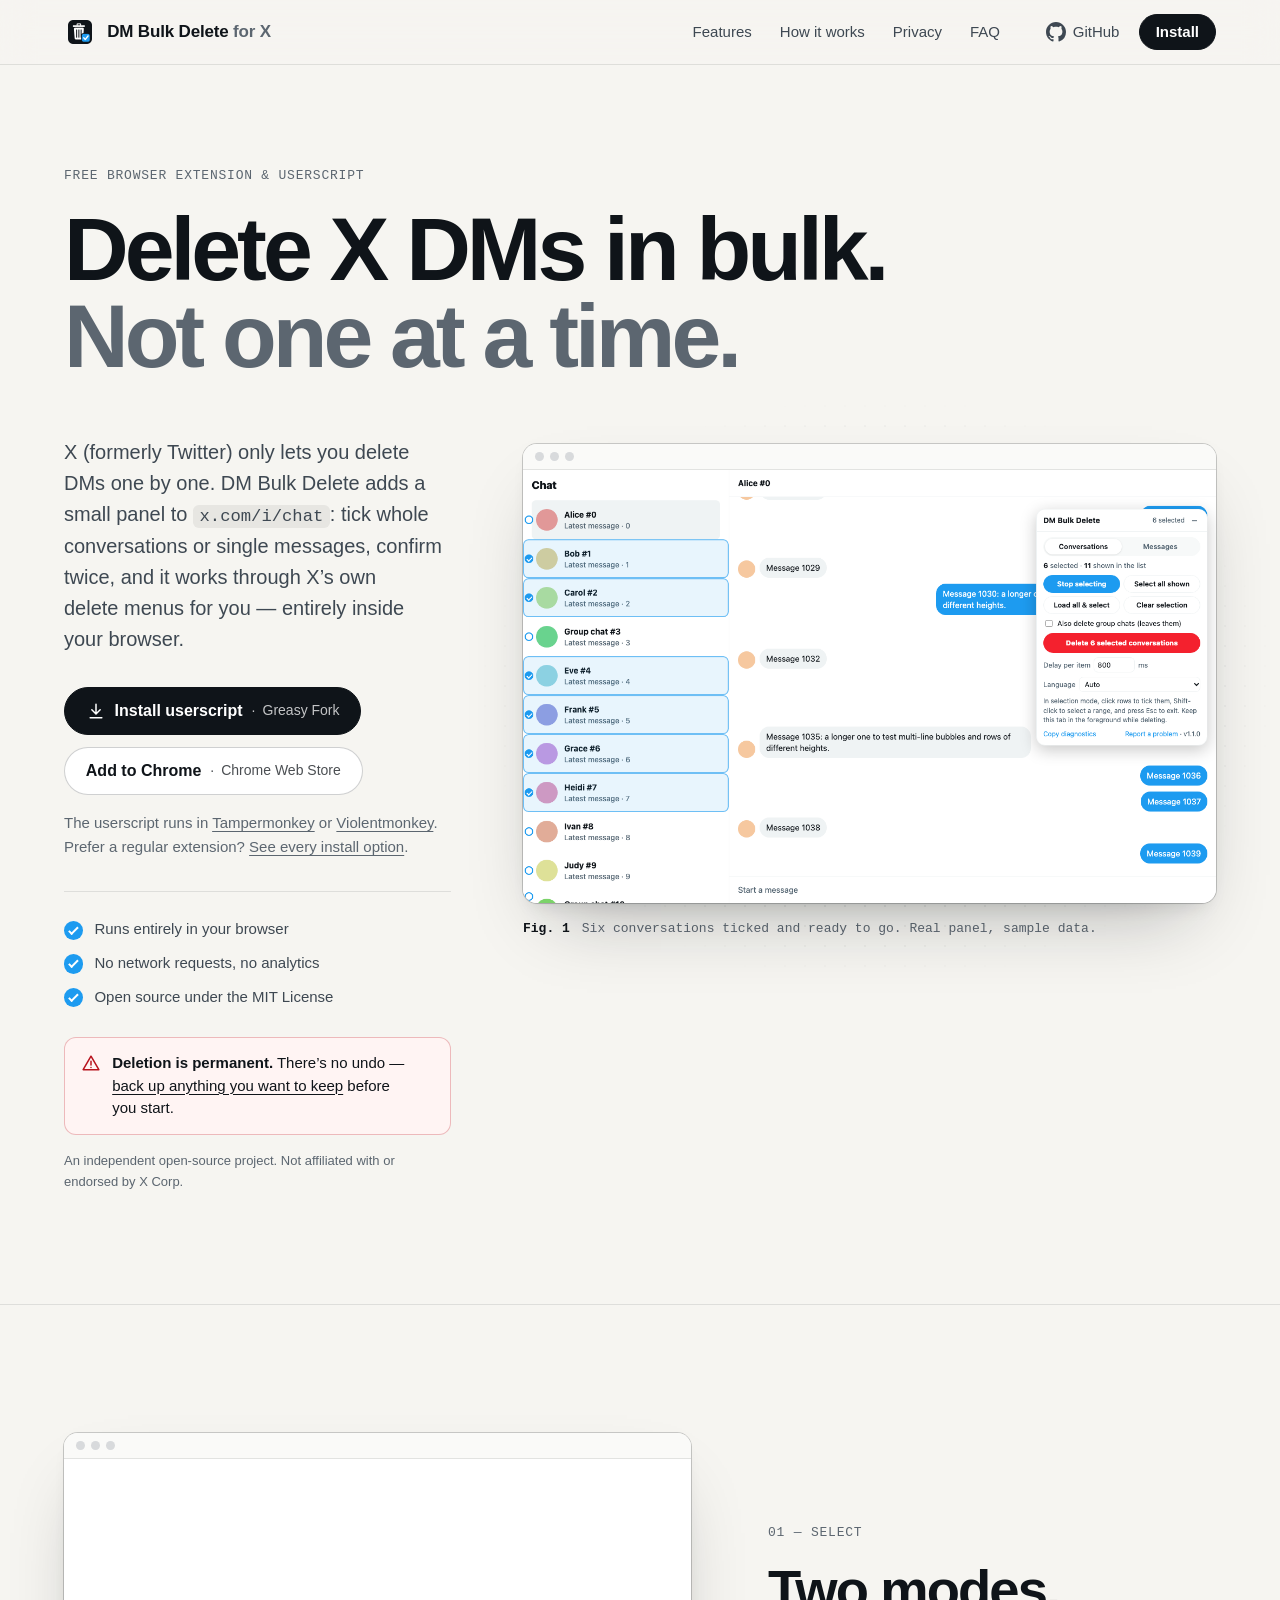
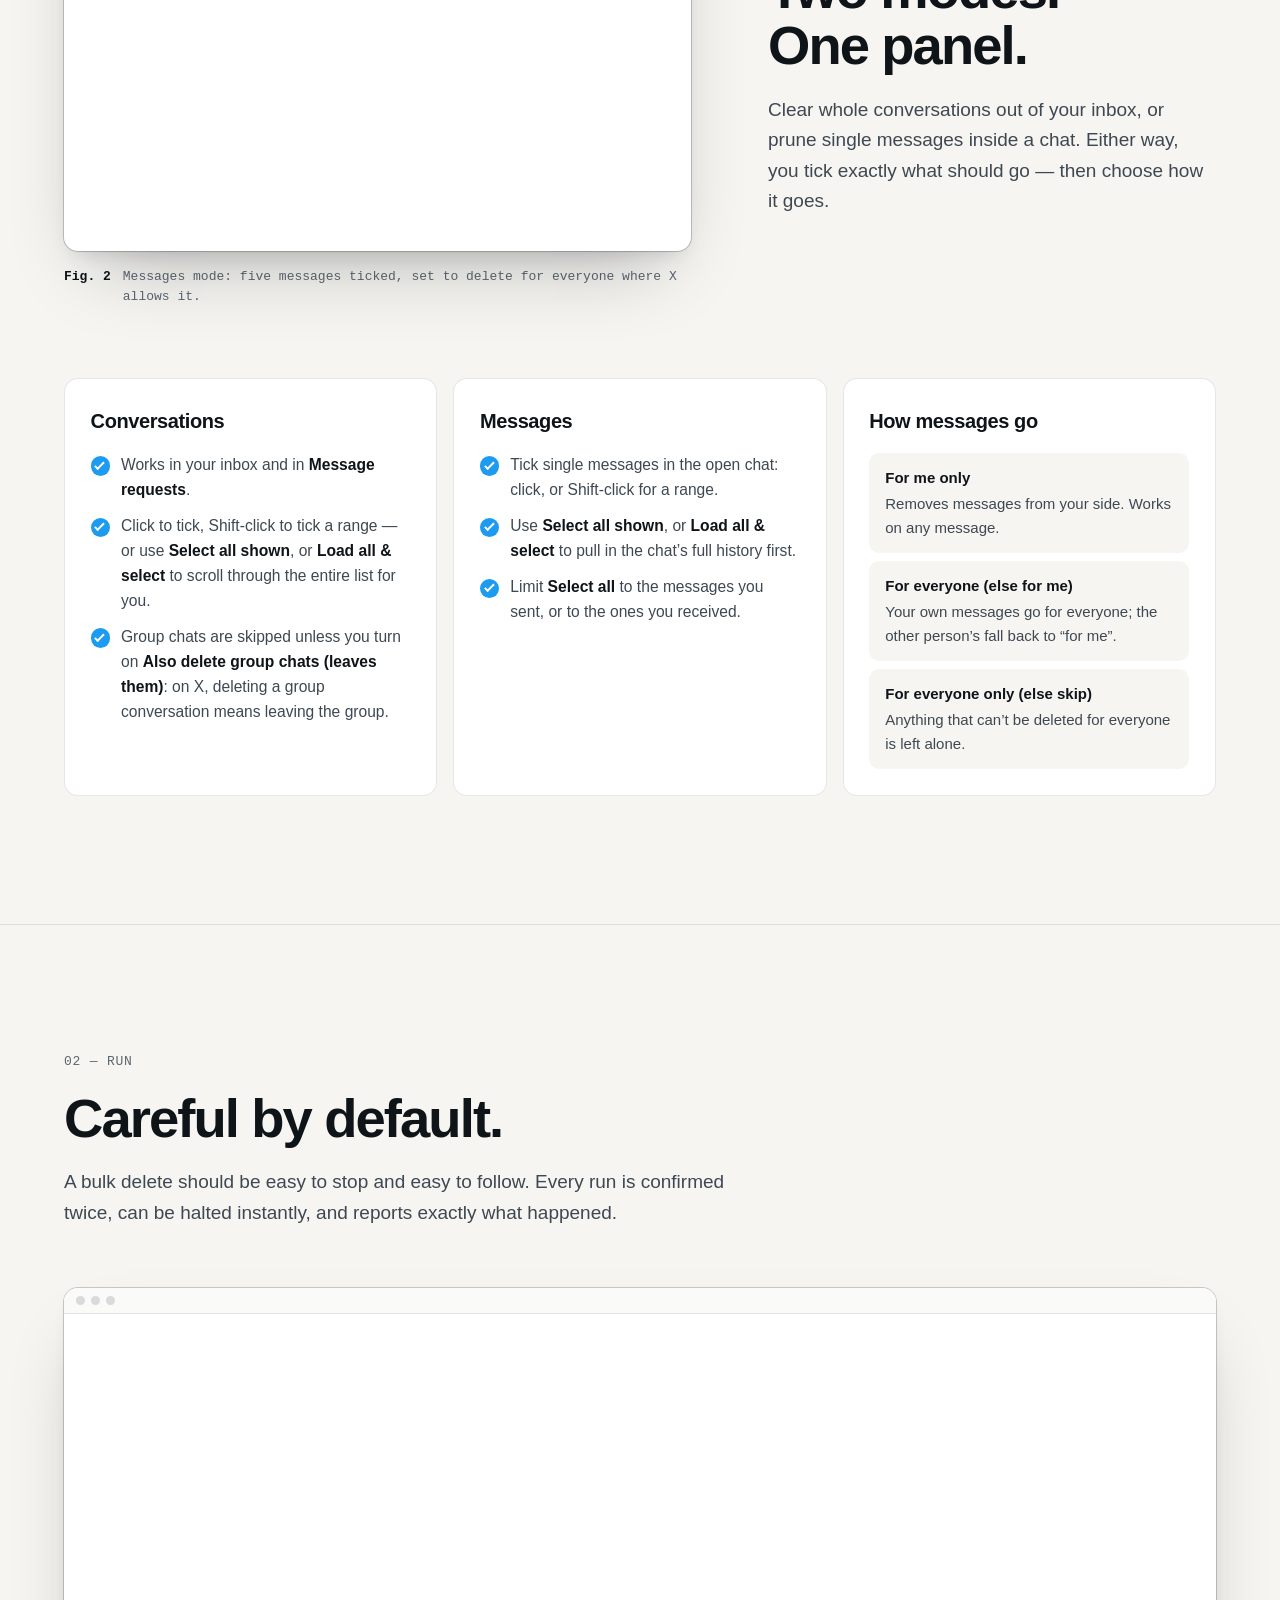
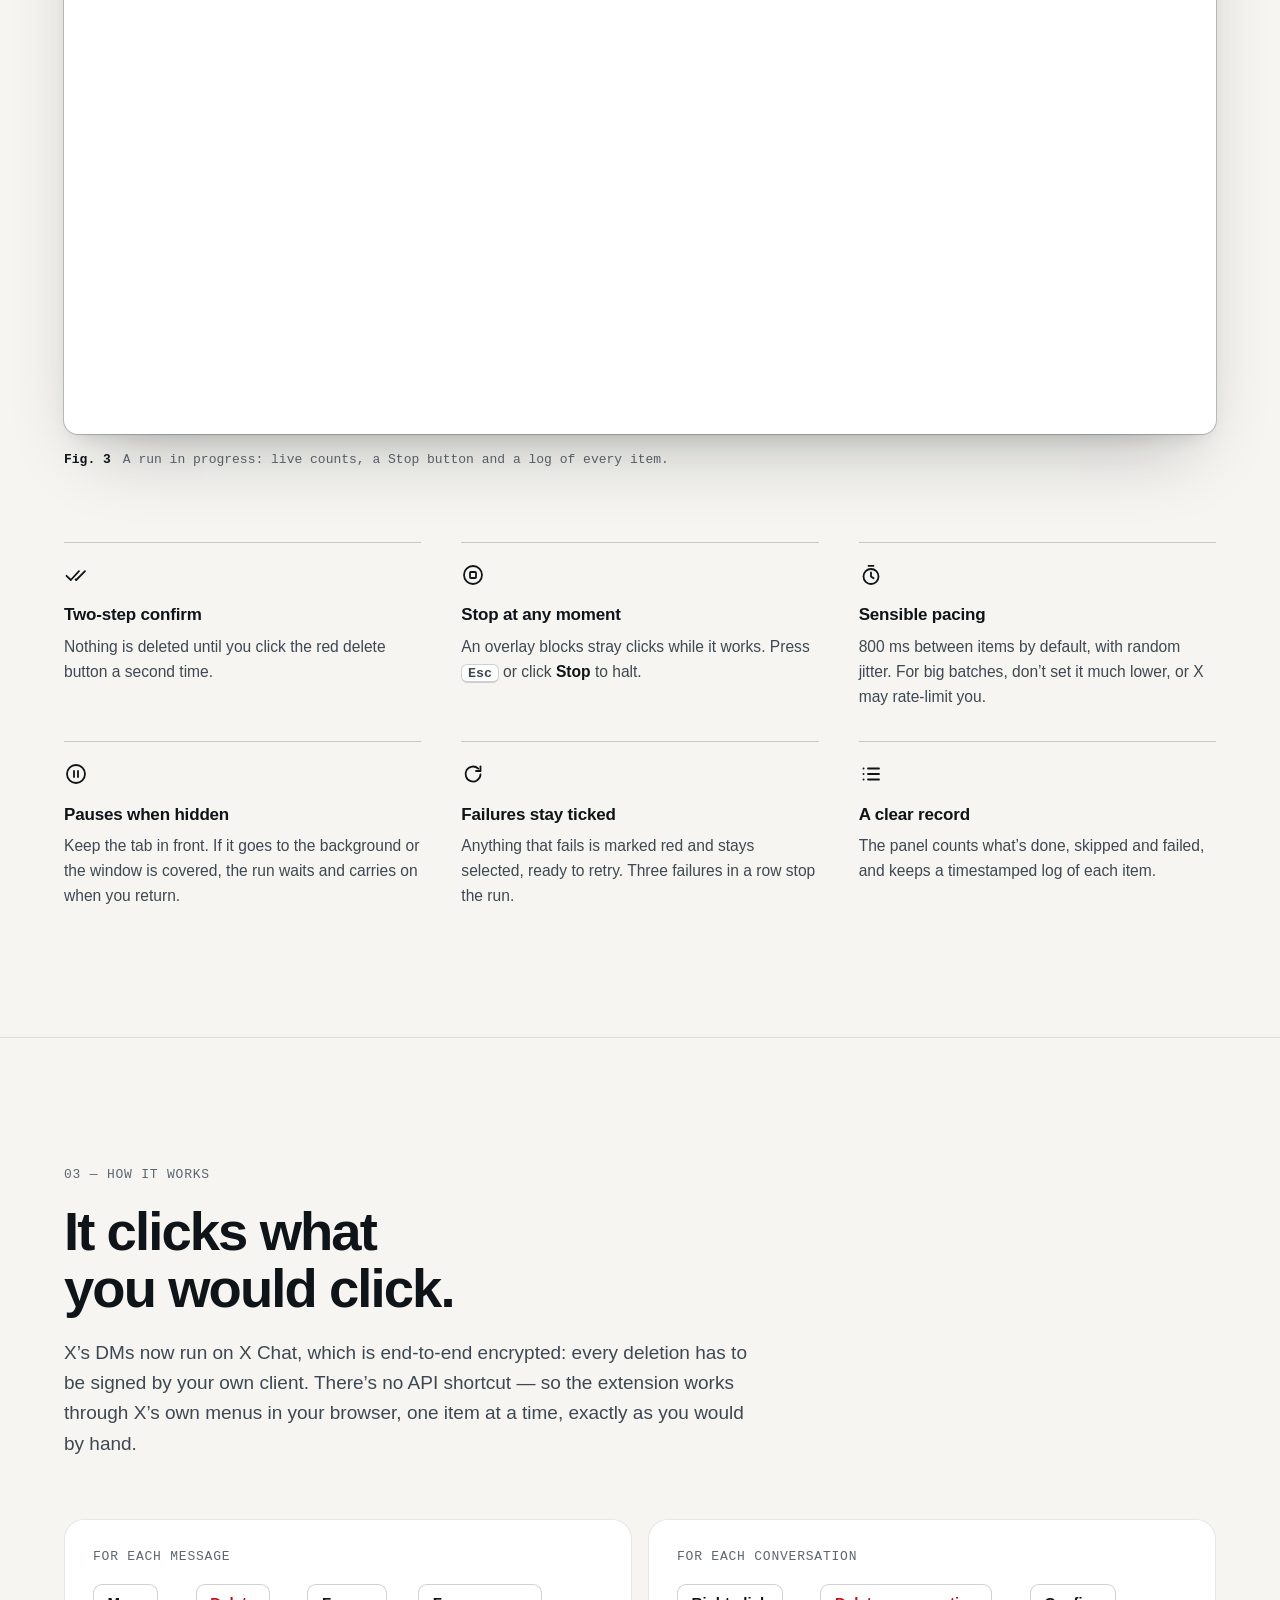
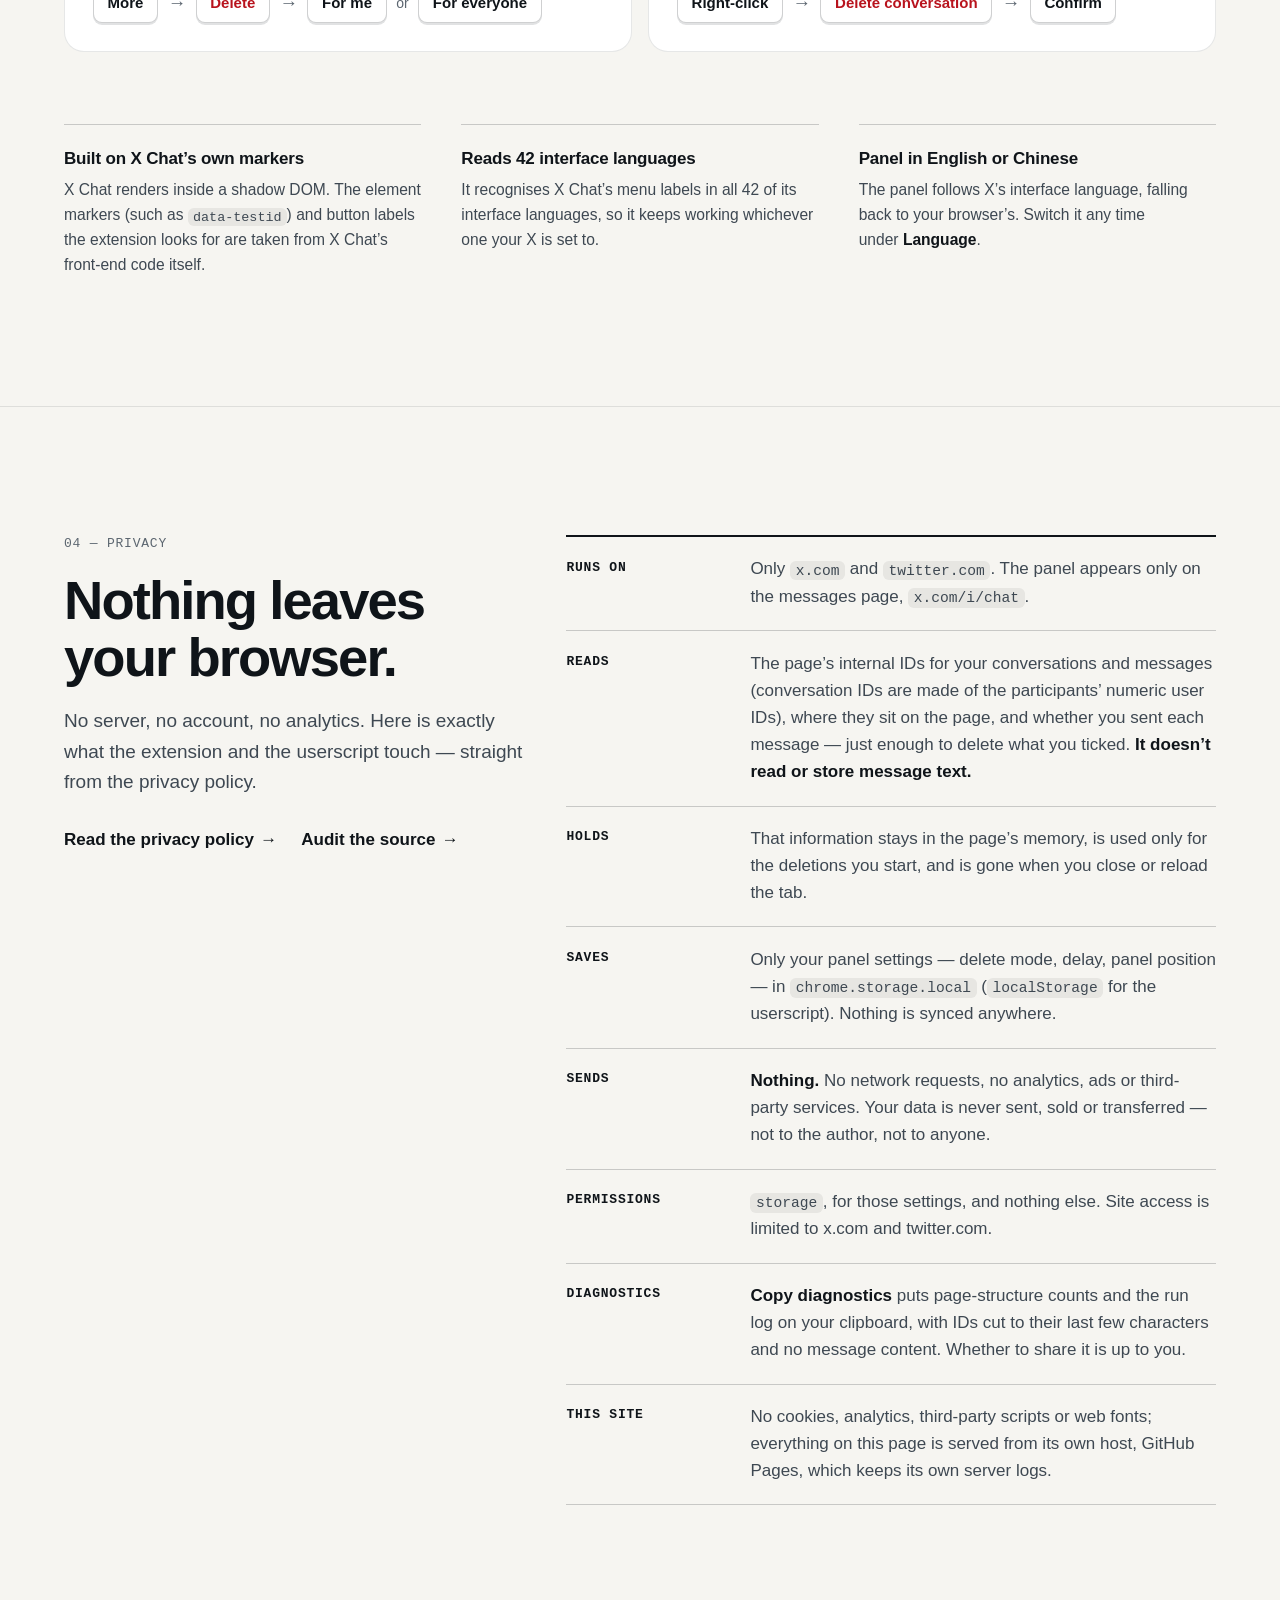
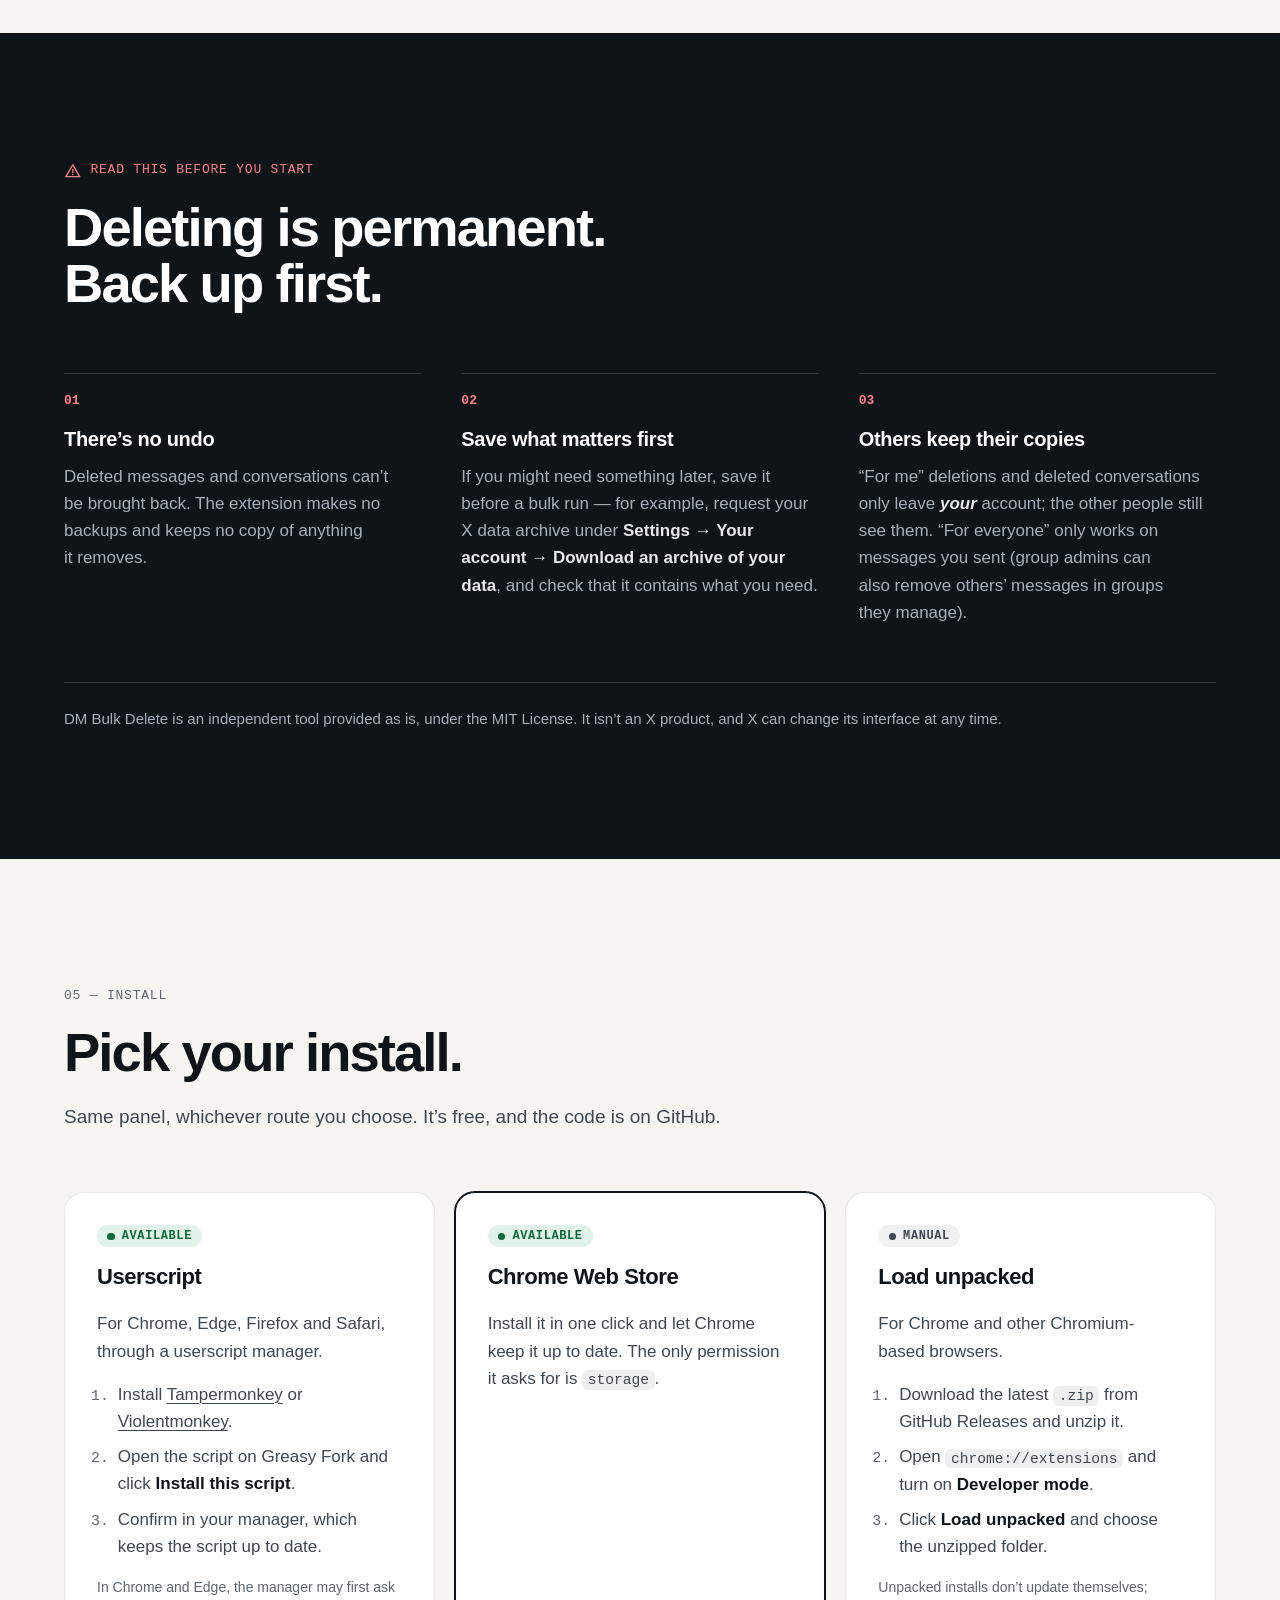
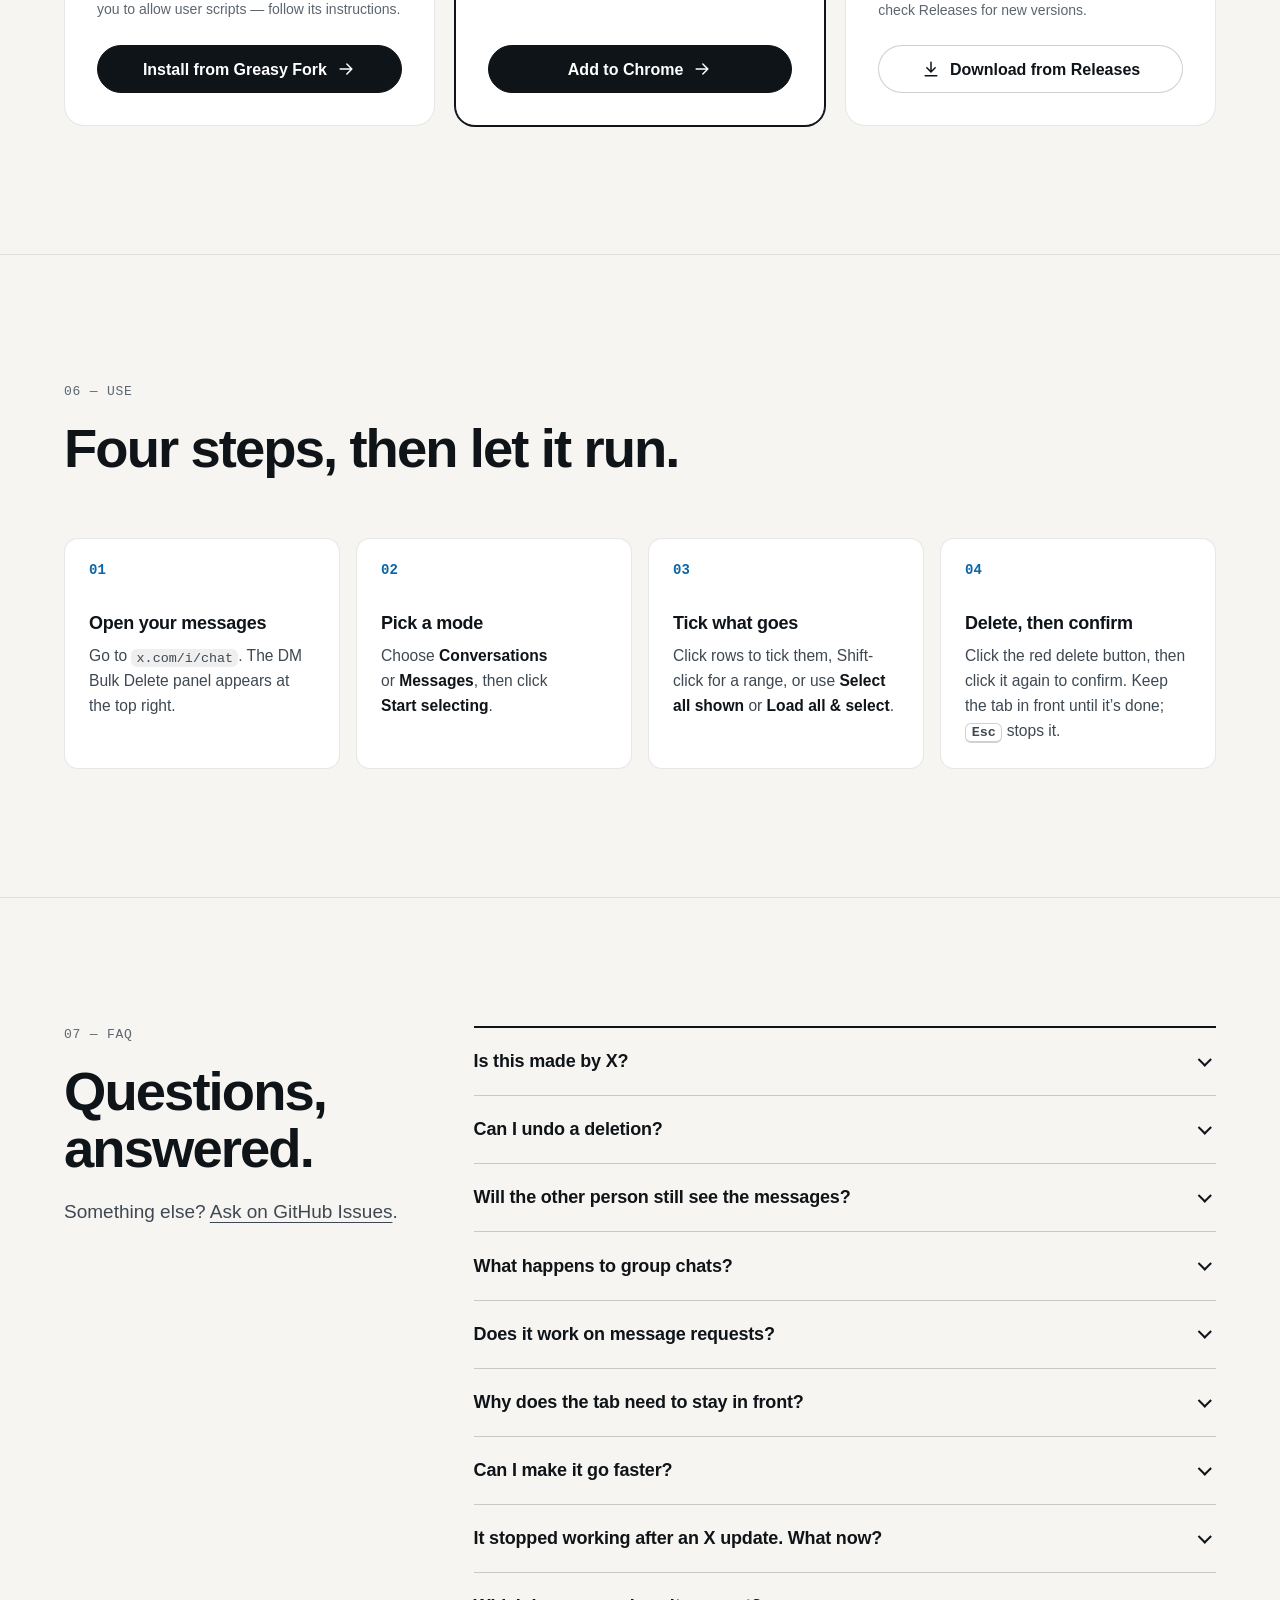
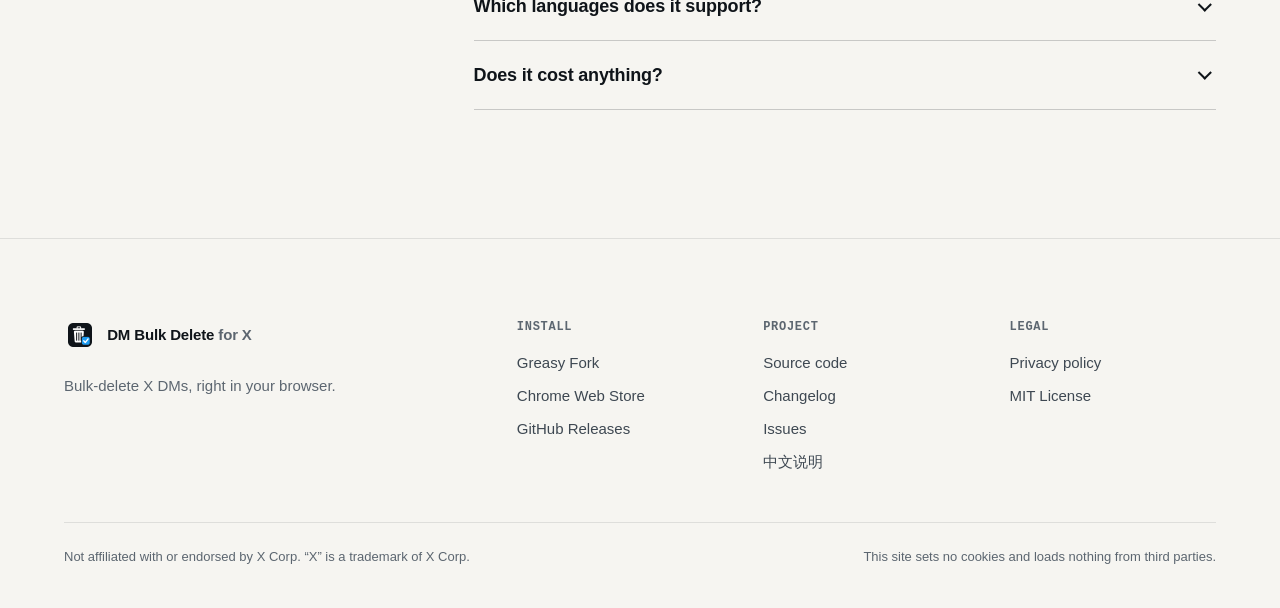
==== docs/index.html @ 0d63486e "Publish the GitHub Pages landing page under docs/. Copy the finished site as-is, with the live Chrom" ====
<!doctype html>
<html lang="en">
<head>
  <meta charset="utf-8">
  <meta name="viewport" content="width=device-width, initial-scale=1">
  <!-- Everything on this page is served from this site: no cookies, analytics, third-party scripts or web fonts. This policy enforces it. -->
  <meta http-equiv="Content-Security-Policy" content="default-src 'none'; script-src 'self'; style-src 'self'; img-src 'self'; base-uri 'none'; form-action 'none'">
  <title>DM Bulk Delete for X — delete X (Twitter) DMs in bulk</title>
  <meta name="description" content="Bulk-delete X (Twitter) DMs: tick whole conversations or single messages and remove them in one go. Free, open source, runs entirely in your browser.">
  <link rel="canonical" href="https://llln-j.github.io/x-dm-bulk-delete/">
  <meta name="theme-color" content="#f6f5f1">
  <meta name="color-scheme" content="light">
  <link rel="icon" href="assets/favicon-32.png" sizes="32x32" type="image/png">
  <link rel="icon" href="assets/icon-128.png" sizes="128x128" type="image/png">
  <link rel="apple-touch-icon" href="assets/icon-128.png">

  <meta property="og:type" content="website">
  <meta property="og:site_name" content="DM Bulk Delete for X">
  <meta property="og:title" content="DM Bulk Delete for X — delete X DMs in bulk">
  <meta property="og:description" content="Tick whole conversations or single messages on x.com/i/chat and delete them in one go. Free, open source, and nothing leaves your browser.">
  <meta property="og:url" content="https://llln-j.github.io/x-dm-bulk-delete/">
  <meta property="og:image" content="https://llln-j.github.io/x-dm-bulk-delete/assets/og-image.png">
  <meta property="og:image:type" content="image/png">
  <meta property="og:image:width" content="1200">
  <meta property="og:image:height" content="630">
  <meta property="og:image:alt" content="DM Bulk Delete for X: a selection panel on X’s chat page with several conversations ticked for deletion.">
  <meta property="og:locale" content="en_US">
  <meta name="twitter:card" content="summary_large_image">
  <meta name="twitter:title" content="DM Bulk Delete for X — delete X DMs in bulk">
  <meta name="twitter:description" content="Tick whole conversations or single messages on x.com/i/chat and delete them in one go. Free, open source, and nothing leaves your browser.">
  <meta name="twitter:image" content="https://llln-j.github.io/x-dm-bulk-delete/assets/og-image.png">
  <meta name="twitter:image:alt" content="DM Bulk Delete for X: a selection panel on X’s chat page with several conversations ticked for deletion.">

  <link rel="stylesheet" href="assets/site.css">
  <script src="config.js" defer></script>
  <script src="assets/site.js" defer></script>

  <script type="application/ld+json">
  {
    "@context": "https://schema.org",
    "@type": "SoftwareApplication",
    "name": "DM Bulk Delete for X",
    "alternateName": "X 私信批量删除",
    "description": "Browser extension and userscript that bulk-deletes X (Twitter) direct messages and whole conversations on x.com/i/chat. Runs entirely in the browser; no data leaves the device.",
    "applicationCategory": "BrowserApplication",
    "operatingSystem": "Chrome, Edge, Firefox, Safari",
    "url": "https://llln-j.github.io/x-dm-bulk-delete/",
    "image": "https://llln-j.github.io/x-dm-bulk-delete/assets/og-image.png",
    "screenshot": "https://llln-j.github.io/x-dm-bulk-delete/assets/shot-conversations.png",
    "installUrl": "https://greasyfork.org/en/scripts/604053-dm-bulk-delete-for-x",
    "downloadUrl": "https://github.com/LLLn-J/x-dm-bulk-delete/releases/latest",
    "license": "https://github.com/LLLn-J/x-dm-bulk-delete/blob/main/LICENSE",
    "isAccessibleForFree": true,
    "offers": { "@type": "Offer", "price": "0", "priceCurrency": "USD" },
    "sameAs": [
      "https://github.com/LLLn-J/x-dm-bulk-delete",
      "https://greasyfork.org/en/scripts/604053-dm-bulk-delete-for-x"
    ]
  }
  </script>
</head>
<body>
  <a class="skip-link" href="#main">Skip to content</a>

  <svg class="sprite" aria-hidden="true" focusable="false" xmlns="http://www.w3.org/2000/svg">
    <symbol id="i-arrow" viewBox="0 0 24 24"><path d="M5 12h14M13 6l6 6-6 6"/></symbol>
    <symbol id="i-download" viewBox="0 0 24 24"><path d="M12 4v11M7 10.5l5 5 5-5M5 20h14"/></symbol>
    <symbol id="i-alert" viewBox="0 0 24 24"><path d="M12 3.8 2.6 20h18.8L12 3.8Z"/><path d="M12 10v4.4M12 17.3v.1"/></symbol>
    <symbol id="i-double-check" viewBox="0 0 24 24"><path d="M2.5 12.8 6.8 17 15 8.2M11.6 16.4l.6.6L21 8.2"/></symbol>
    <symbol id="i-stop" viewBox="0 0 24 24"><circle cx="12" cy="12" r="9"/><rect x="9" y="9" width="6" height="6" rx="1"/></symbol>
    <symbol id="i-timer" viewBox="0 0 24 24"><circle cx="12" cy="13.5" r="7.5"/><path d="M12 9.5v4l2.6 1.8M9.5 2.8h5"/></symbol>
    <symbol id="i-pause" viewBox="0 0 24 24"><circle cx="12" cy="12" r="9"/><path d="M10 9v6M14 9v6"/></symbol>
    <symbol id="i-retry" viewBox="0 0 24 24"><path d="M19.5 12.5a7.5 7.5 0 1 1-2.2-5.8"/><path d="M19.5 4.5v4.5H15"/></symbol>
    <symbol id="i-log" viewBox="0 0 24 24"><path d="M9 6.5h11M9 12h11M9 17.5h11M4.5 6.5h.1M4.5 12h.1M4.5 17.5h.1"/></symbol>
    <symbol id="i-github" viewBox="0 0 16 16"><path d="M8 0C3.58 0 0 3.58 0 8c0 3.54 2.29 6.53 5.47 7.59.4.07.55-.17.55-.38 0-.19-.01-.82-.01-1.49-2.01.37-2.53-.49-2.69-.94-.09-.23-.48-.94-.82-1.13-.28-.15-.68-.52-.01-.53.63-.01 1.08.58 1.23.82.72 1.21 1.87.87 2.33.66.07-.52.28-.87.51-1.07-1.78-.2-3.64-.89-3.64-3.95 0-.87.31-1.59.82-2.15-.08-.2-.36-1.02.08-2.12 0 0 .67-.21 2.2.82.64-.18 1.32-.27 2-.27.68 0 1.36.09 2 .27 1.53-1.04 2.2-.82 2.2-.82.44 1.1.16 1.92.08 2.12.51.56.82 1.27.82 2.15 0 3.07-1.87 3.75-3.65 3.95.29.25.54.73.54 1.48 0 1.07-.01 1.93-.01 2.2 0 .21.15.46.55.38A8.01 8.01 0 0 0 16 8c0-4.42-3.58-8-8-8Z"/></symbol>
  </svg>

  <header class="site-header">
    <div class="wrap header-inner">
      <a class="brand" href="./">
        <img src="assets/icon-128.png" width="32" height="32" alt="">
        <span>DM Bulk Delete <span class="brand-for">for X</span></span>
      </a>
      <nav class="site-nav" aria-label="Sections">
        <ul>
          <li><a href="#features">Features</a></li>
          <li><a href="#how-it-works">How it works</a></li>
          <li><a href="#privacy">Privacy</a></li>
          <li><a href="#faq">FAQ</a></li>
        </ul>
      </nav>
      <div class="header-actions">
        <a class="header-github" href="https://github.com/LLLn-J/x-dm-bulk-delete">
          <svg class="icon icon--fill" aria-hidden="true" focusable="false"><use href="#i-github"/></svg>
          <span class="header-github-label">GitHub</span>
        </a>
        <a class="btn btn--primary btn--sm" href="#install">Install</a>
      </div>
    </div>
  </header>

  <main id="main">
    <section class="hero" aria-labelledby="hero-title">
      <div class="wrap">
        <p class="kicker">Free browser extension &amp; userscript</p>
        <h1 id="hero-title" class="hero-title">Delete X DMs in bulk.<br><span>Not one at a time.</span></h1>

        <div class="hero-grid">
          <div class="hero-copy">
            <p class="hero-lede">X (formerly Twitter) only lets you delete DMs one by one. DM Bulk Delete adds a small panel to <code>x.com/i/chat</code>: tick whole conversations or single messages, confirm twice, and it works through X’s own delete menus for you — entirely inside your browser.</p>

            <div class="cta-row">
              <a class="btn btn--primary" href="https://greasyfork.org/en/scripts/604053-dm-bulk-delete-for-x">
                <svg class="icon" aria-hidden="true" focusable="false"><use href="#i-download"/></svg>
                Install userscript <span class="btn-meta">Greasy Fork</span>
              </a>
              <span class="btn btn--pending" data-cws-pending>
                <span class="pending-dot" aria-hidden="true"></span>
                Chrome Web Store <span class="btn-meta">pending review</span>
              </span>
              <a class="btn btn--secondary" href="#install" data-cws-link data-cws-live hidden>
                Add to Chrome <span class="btn-meta">Chrome Web Store</span>
              </a>
            </div>
            <p class="cta-alt">The userscript runs in <a href="https://www.tampermonkey.net/">Tampermonkey</a> or <a href="https://violentmonkey.github.io/">Violentmonkey</a>. Prefer a regular extension? <a href="#install">See every install option</a>.</p>

            <ul class="proof" role="list">
              <li>Runs entirely in your browser</li>
              <li>No network requests, no analytics</li>
              <li>Open source under the MIT License</li>
            </ul>

            <p class="hero-warning">
              <svg class="icon" aria-hidden="true" focusable="false"><use href="#i-alert"/></svg>
              <span><strong>Deletion is permanent.</strong> There’s no undo — <a href="#before-you-start">back up anything you want to keep</a> before you start.</span>
            </p>
            <p class="disclaimer">An independent open-source project. Not affiliated with or endorsed by X&nbsp;Corp.</p>
          </div>

          <figure class="hero-shot">
            <div class="shot">
              <div class="shot-bar" aria-hidden="true"><span></span><span></span><span></span></div>
              <picture>
                <source srcset="assets/shot-conversations.webp" type="image/webp">
                <img src="assets/shot-conversations.png" width="1280" height="800" fetchpriority="high" decoding="async" alt="The DM Bulk Delete panel open on X’s chat page. Six conversations in the list on the left are ticked, and the panel offers a red button labelled “Delete 6 selected conversations”.">
              </picture>
            </div>
            <figcaption><span class="fig">Fig. 1</span> <span>Six conversations ticked and ready to go. Real panel, sample data.</span></figcaption>
          </figure>
        </div>
      </div>
    </section>

    <section id="features" class="section" aria-labelledby="features-title">
      <div class="wrap">
        <div class="split">
          <div class="split-copy">
            <p class="kicker">01 — Select</p>
            <h2 id="features-title" class="display">Two modes. One&nbsp;panel.</h2>
            <p class="section-lede">Clear whole conversations out of your inbox, or prune single messages inside a chat. Either way, you tick exactly what should go — then choose how it goes.</p>
          </div>

          <figure class="split-media">
            <div class="shot">
              <div class="shot-bar" aria-hidden="true"><span></span><span></span><span></span></div>
              <picture>
                <source srcset="assets/shot-messages.webp" type="image/webp">
                <img src="assets/shot-messages.png" width="1280" height="800" loading="lazy" decoding="async" alt="Messages mode: five messages in the open chat are ticked, and the panel’s Delete setting reads “For everyone (else for me)” above a red “Delete 5 selected messages” button.">
              </picture>
            </div>
            <figcaption><span class="fig">Fig. 2</span> <span>Messages mode: five messages ticked, set to delete for everyone where X allows it.</span></figcaption>
          </figure>
        </div>

        <div class="modes">
          <article class="mode" aria-labelledby="mode-conversations">
            <h3 id="mode-conversations">Conversations</h3>
            <ul class="ticks" role="list">
              <li>Works in your inbox and in <strong>Message requests</strong>.</li>
              <li>Click to tick, Shift-click to tick a range — or use <strong>Select all shown</strong>, or <strong>Load all &amp; select</strong> to scroll through the entire list for you.</li>
              <li>Group chats are skipped unless you turn on <strong>Also delete group chats (leaves them)</strong>: on X, deleting a group conversation means leaving the group.</li>
            </ul>
          </article>

          <article class="mode" aria-labelledby="mode-messages">
            <h3 id="mode-messages">Messages</h3>
            <ul class="ticks" role="list">
              <li>Tick single messages in the open chat: click, or Shift-click for a range.</li>
              <li>Use <strong>Select all shown</strong>, or <strong>Load all &amp; select</strong> to pull in the chat’s full history first.</li>
              <li>Limit <strong>Select all</strong> to the messages you sent, or to the ones you received.</li>
            </ul>
          </article>

          <article class="mode" aria-labelledby="mode-delete">
            <h3 id="mode-delete">How messages go</h3>
            <dl class="delete-modes">
              <div>
                <dt>For me only</dt>
                <dd>Removes messages from your side. Works on any message.</dd>
              </div>
              <div>
                <dt>For everyone (else for me)</dt>
                <dd>Your own messages go for everyone; the other person’s fall back to “for me”.</dd>
              </div>
              <div>
                <dt>For everyone only (else skip)</dt>
                <dd>Anything that can’t be deleted for everyone is left alone.</dd>
              </div>
            </dl>
          </article>
        </div>
      </div>
    </section>

    <section id="safety" class="section" aria-labelledby="safety-title">
      <div class="wrap">
        <header class="section-head">
          <p class="kicker">02 — Run</p>
          <h2 id="safety-title" class="display">Careful by default.</h2>
          <p class="section-lede">A bulk delete should be easy to stop and easy to follow. Every run is confirmed twice, can be halted instantly, and reports exactly what happened.</p>
        </header>

        <figure class="wide-shot">
          <div class="shot">
            <div class="shot-bar" aria-hidden="true"><span></span><span></span><span></span></div>
            <picture>
              <source srcset="assets/shot-deleting.webp" type="image/webp">
              <img src="assets/shot-deleting.png" width="1280" height="800" loading="lazy" decoding="async" alt="A deletion run in progress. A banner asks you not to use the page in the meantime and to press Esc or click Stop to cancel; the conversation being processed is highlighted in yellow; the panel shows “5/14 · 4 done · 1 skipped · 0 failed”, a Stop button and a timestamped log.">
            </picture>
          </div>
          <figcaption><span class="fig">Fig. 3</span> <span>A run in progress: live counts, a Stop button and a log of every item.</span></figcaption>
        </figure>

        <ul class="facts facts--3" role="list">
          <li>
            <svg class="icon" aria-hidden="true" focusable="false"><use href="#i-double-check"/></svg>
            <h3>Two-step confirm</h3>
            <p>Nothing is deleted until you click the red delete button a second time.</p>
          </li>
          <li>
            <svg class="icon" aria-hidden="true" focusable="false"><use href="#i-stop"/></svg>
            <h3>Stop at any moment</h3>
            <p>An overlay blocks stray clicks while it works. Press <kbd>Esc</kbd> or click <strong>Stop</strong> to halt.</p>
          </li>
          <li>
            <svg class="icon" aria-hidden="true" focusable="false"><use href="#i-timer"/></svg>
            <h3>Sensible pacing</h3>
            <p>800&nbsp;ms between items by default, with random jitter. For big batches, don’t set it much lower, or X may rate-limit you.</p>
          </li>
          <li>
            <svg class="icon" aria-hidden="true" focusable="false"><use href="#i-pause"/></svg>
            <h3>Pauses when hidden</h3>
            <p>Keep the tab in front. If it goes to the background or the window is covered, the run waits and carries on when you return.</p>
          </li>
          <li>
            <svg class="icon" aria-hidden="true" focusable="false"><use href="#i-retry"/></svg>
            <h3>Failures stay ticked</h3>
            <p>Anything that fails is marked red and stays selected, ready to retry. Three failures in a row stop the run.</p>
          </li>
          <li>
            <svg class="icon" aria-hidden="true" focusable="false"><use href="#i-log"/></svg>
            <h3>A clear record</h3>
            <p>The panel counts what’s done, skipped and failed, and keeps a timestamped log of each item.</p>
          </li>
        </ul>
      </div>
    </section>

    <section id="how-it-works" class="section" aria-labelledby="how-title">
      <div class="wrap">
        <header class="section-head">
          <p class="kicker">03 — How it works</p>
          <h2 id="how-title" class="display">It clicks what you would&nbsp;click.</h2>
          <p class="section-lede">X’s DMs now run on X Chat, which is end-to-end encrypted: every deletion has to be signed by your own client. There’s no API shortcut — so the extension works through X’s own menus in your browser, one item at a time, exactly as you would by hand.</p>
        </header>

        <div class="paths">
          <div class="path">
            <p class="path-label">For each message</p>
            <ol class="path-steps" role="list">
              <li><span class="key">More</span></li>
              <li><span class="key key--danger">Delete</span></li>
              <li><span class="key">For me</span> <span class="path-or">or</span> <span class="key">For everyone</span></li>
            </ol>
          </div>
          <div class="path">
            <p class="path-label">For each conversation</p>
            <ol class="path-steps" role="list">
              <li><span class="key">Right-click</span></li>
              <li><span class="key key--danger">Delete conversation</span></li>
              <li><span class="key">Confirm</span></li>
            </ol>
          </div>
        </div>

        <ul class="facts facts--3" role="list">
          <li>
            <h3>Built on X Chat’s own markers</h3>
            <p>X Chat renders inside a shadow DOM. The element markers (such as <code>data-testid</code>) and button labels the extension looks for are taken from X Chat’s front-end code itself.</p>
          </li>
          <li>
            <h3>Reads 42 interface languages</h3>
            <p>It recognises X Chat’s menu labels in all 42 of its interface languages, so it keeps working whichever one your X is set to.</p>
          </li>
          <li>
            <h3>Panel in English or Chinese</h3>
            <p>The panel follows X’s interface language, falling back to your browser’s. Switch it any time under <strong>Language</strong>.</p>
          </li>
        </ul>
      </div>
    </section>

    <section id="privacy" class="section" aria-labelledby="privacy-title">
      <div class="wrap privacy-layout">
        <header class="section-head">
          <p class="kicker">04 — Privacy</p>
          <h2 id="privacy-title" class="display">Nothing leaves your browser.</h2>
          <p class="section-lede">No server, no account, no analytics. Here is exactly what the extension and the userscript touch — straight from the privacy policy.</p>
          <p class="link-row">
            <a class="link-arrow" href="https://github.com/LLLn-J/x-dm-bulk-delete/blob/main/PRIVACY.md">Read the privacy policy</a>
            <a class="link-arrow" href="https://github.com/LLLn-J/x-dm-bulk-delete">Audit the source</a>
          </p>
        </header>

        <dl class="spec">
          <div>
            <dt>Runs on</dt>
            <dd>Only <code>x.com</code> and <code>twitter.com</code>. The panel appears only on the messages page, <code>x.com/i/chat</code>.</dd>
          </div>
          <div>
            <dt>Reads</dt>
            <dd>The page’s internal IDs for your conversations and messages (conversation IDs are made of the participants’ numeric user IDs), where they sit on the page, and whether you sent each message — just enough to delete what you ticked. <strong>It doesn’t read or store message text.</strong></dd>
          </div>
          <div>
            <dt>Holds</dt>
            <dd>That information stays in the page’s memory, is used only for the deletions you start, and is gone when you close or reload the tab.</dd>
          </div>
          <div>
            <dt>Saves</dt>
            <dd>Only your panel settings — delete mode, delay, panel position — in <code>chrome.storage.local</code> (<code>localStorage</code> for the userscript). Nothing is synced anywhere.</dd>
          </div>
          <div>
            <dt>Sends</dt>
            <dd><strong>Nothing.</strong> No network requests, no analytics, ads or third-party services. Your data is never sent, sold or transferred — not to the author, not to anyone.</dd>
          </div>
          <div>
            <dt>Permissions</dt>
            <dd><code>storage</code>, for those settings, and nothing else. Site access is limited to x.com and twitter.com.</dd>
          </div>
          <div>
            <dt>Diagnostics</dt>
            <dd><strong>Copy diagnostics</strong> puts page-structure counts and the run log on your clipboard, with IDs cut to their last few characters and no message content. Whether to share it is up to you.</dd>
          </div>
          <div>
            <dt>This site</dt>
            <dd>No cookies, analytics, third-party scripts or web fonts; everything on this page is served from its own host, GitHub Pages, which keeps its own server logs.</dd>
          </div>
        </dl>
      </div>
    </section>

    <section id="before-you-start" class="caution" aria-labelledby="caution-title">
      <div class="wrap">
        <p class="kicker">
          <svg class="icon" aria-hidden="true" focusable="false"><use href="#i-alert"/></svg>
          Read this before you start
        </p>
        <h2 id="caution-title" class="display">Deleting is permanent.<br>Back up first.</h2>
        <ol class="caution-grid" role="list">
          <li>
            <h3>There’s no undo</h3>
            <p>Deleted messages and conversations can’t be brought back. The extension makes no backups and keeps no copy of anything it removes.</p>
          </li>
          <li>
            <h3>Save what matters first</h3>
            <p>If you might need something later, save it before a bulk run — for example, request your X data archive under <strong>Settings → Your account → Download an archive of your data</strong>, and check that it contains what you need.</p>
          </li>
          <li>
            <h3>Others keep their copies</h3>
            <p>“For me” deletions and deleted conversations only leave <em>your</em> account; the other people still see them. “For everyone” only works on messages you sent (group admins can also remove others’ messages in groups they manage).</p>
          </li>
        </ol>
        <p class="caution-foot">DM Bulk Delete is an independent tool provided as is, under the MIT License. It isn’t an X product, and X can change its interface at any time.</p>
      </div>
    </section>

    <section id="install" class="section section--flush" aria-labelledby="install-title">
      <div class="wrap">
        <header class="section-head">
          <p class="kicker">05 — Install</p>
          <h2 id="install-title" class="display">Pick your install.</h2>
          <p class="section-lede">Same panel, whichever route you choose. It’s free, and the code is on GitHub.</p>
        </header>

        <div class="install-grid">
          <article class="install-card install-card--featured" id="install-userscript" aria-labelledby="install-userscript-title">
            <div class="install-top">
              <h3 id="install-userscript-title">Userscript</h3>
              <span class="status status--ok">Available</span>
            </div>
            <p>For Chrome, Edge, Firefox and Safari, through a userscript manager.</p>
            <ol class="install-steps">
              <li>Install <a href="https://www.tampermonkey.net/">Tampermonkey</a> or <a href="https://violentmonkey.github.io/">Violentmonkey</a>.</li>
              <li>Open the script on Greasy Fork and click <strong>Install this script</strong>.</li>
              <li>Confirm in your manager, which keeps the script up to date.</li>
            </ol>
            <p class="note">In Chrome and Edge, the manager may first ask you to allow user scripts — follow its instructions.</p>
            <div class="install-action">
              <a class="btn btn--primary btn--block" href="https://greasyfork.org/en/scripts/604053-dm-bulk-delete-for-x">
                Install from Greasy Fork
                <svg class="icon" aria-hidden="true" focusable="false"><use href="#i-arrow"/></svg>
              </a>
            </div>
          </article>

          <article class="install-card" id="install-chrome" aria-labelledby="install-chrome-title">
            <div class="install-top">
              <h3 id="install-chrome-title">Chrome Web Store</h3>
              <span class="status status--pending" data-cws-pending>Pending review</span>
              <span class="status status--ok" data-cws-live hidden>Available</span>
            </div>
            <p data-cws-pending>The extension has been submitted and is waiting for Chrome Web Store review. Its link will appear here once it’s listed; until then, use the userscript or load it unpacked.</p>
            <p data-cws-live hidden>Install it in one click and let Chrome keep it up to date. The only permission it asks for is <code>storage</code>.</p>
            <div class="install-action">
              <span class="btn btn--pending btn--block" data-cws-pending>Not listed yet</span>
              <a class="btn btn--primary btn--block" href="#install" data-cws-link data-cws-live hidden>
                Add to Chrome
                <svg class="icon" aria-hidden="true" focusable="false"><use href="#i-arrow"/></svg>
              </a>
            </div>
          </article>

          <article class="install-card" id="install-manual" aria-labelledby="install-manual-title">
            <div class="install-top">
              <h3 id="install-manual-title">Load unpacked</h3>
              <span class="status">Manual</span>
            </div>
            <p>For Chrome and other Chromium-based browsers.</p>
            <ol class="install-steps">
              <li>Download the latest <code>.zip</code> from GitHub Releases and unzip it.</li>
              <li>Open <code>chrome://extensions</code> and turn on <strong>Developer mode</strong>.</li>
              <li>Click <strong>Load unpacked</strong> and choose the unzipped folder.</li>
            </ol>
            <p class="note">Unpacked installs don’t update themselves; check Releases for new versions.</p>
            <div class="install-action">
              <a class="btn btn--secondary btn--block" href="https://github.com/LLLn-J/x-dm-bulk-delete/releases/latest">
                <svg class="icon" aria-hidden="true" focusable="false"><use href="#i-download"/></svg>
                Download from Releases
              </a>
            </div>
          </article>
        </div>
      </div>
    </section>

    <section id="use" class="section" aria-labelledby="use-title">
      <div class="wrap">
        <header class="section-head">
          <p class="kicker">06 — Use</p>
          <h2 id="use-title" class="display">Four steps, then let it&nbsp;run.</h2>
        </header>
        <ol class="steps" role="list">
          <li>
            <h3>Open your messages</h3>
            <p>Go to <code>x.com/i/chat</code>. The DM Bulk Delete panel appears at the top right.</p>
          </li>
          <li>
            <h3>Pick a mode</h3>
            <p>Choose <strong>Conversations</strong> or <strong>Messages</strong>, then click <strong>Start selecting</strong>.</p>
          </li>
          <li>
            <h3>Tick what goes</h3>
            <p>Click rows to tick them, Shift-click for a range, or use <strong>Select all shown</strong> or <strong>Load all &amp; select</strong>.</p>
          </li>
          <li>
            <h3>Delete, then confirm</h3>
            <p>Click the red delete button, then click it again to confirm. Keep the tab in front until it’s done; <kbd>Esc</kbd> stops it.</p>
          </li>
        </ol>
      </div>
    </section>

    <section id="faq" class="section" aria-labelledby="faq-title">
      <div class="wrap faq-layout">
        <header class="section-head">
          <p class="kicker">07 — FAQ</p>
          <h2 id="faq-title" class="display">Questions, answered.</h2>
          <p class="section-lede">Something else? <a href="https://github.com/LLLn-J/x-dm-bulk-delete/issues">Ask on GitHub Issues</a>.</p>
        </header>

        <div class="faq">
          <details>
            <summary>Is this made by X?</summary>
            <div class="answer">
              <p>No. DM Bulk Delete is an independent open-source project. It isn’t affiliated with or endorsed by X&nbsp;Corp., and “X” is a trademark of X&nbsp;Corp.</p>
            </div>
          </details>
          <details>
            <summary>Can I undo a deletion?</summary>
            <div class="answer">
              <p>No. The extension can’t restore anything it has deleted, and it keeps no copy. Save whatever you want to keep before you start — see <a href="#before-you-start">Read this before you start</a>.</p>
            </div>
          </details>
          <details>
            <summary>Will the other person still see the messages?</summary>
            <div class="answer">
              <p>If you delete “for me”, or delete a whole conversation, yes — it disappears only from your account. “For everyone” removes messages you sent for everyone in the chat; X doesn’t let you delete other people’s messages for everyone, except group admins in groups they manage.</p>
            </div>
          </details>
          <details>
            <summary>What happens to group chats?</summary>
            <div class="answer">
              <p>On X, deleting a group conversation means leaving the group. So group chats are skipped unless you tick <strong>Also delete group chats (leaves them)</strong> in the panel.</p>
            </div>
          </details>
          <details>
            <summary>Does it work on message requests?</summary>
            <div class="answer">
              <p>Yes. Conversations mode works in the <strong>Message requests</strong> list as well as in your inbox.</p>
            </div>
          </details>
          <details>
            <summary>Why does the tab need to stay in front?</summary>
            <div class="answer">
              <p>It works through X’s real interface, which has to be on screen. If the tab goes to the background or the window is covered, the run pauses and continues when you come back.</p>
            </div>
          </details>
          <details>
            <summary>Can I make it go faster?</summary>
            <div class="answer">
              <p>You can change <strong>Delay per item</strong> in the panel; the default is 800&nbsp;ms with random jitter. For large batches, keep it at the default or higher so X doesn’t start rate-limiting you.</p>
            </div>
          </details>
          <details>
            <summary>It stopped working after an X update. What now?</summary>
            <div class="answer">
              <p>X changes its interface from time to time. Click <strong>Copy diagnostics</strong> at the bottom of the panel and paste it into a <a href="https://github.com/LLLn-J/x-dm-bulk-delete/issues/new/choose">new GitHub issue</a>. It contains only page-structure counts and the log — no message content.</p>
            </div>
          </details>
          <details>
            <summary>Which languages does it support?</summary>
            <div class="answer">
              <p>The panel is in English or Chinese. It follows X’s interface language (or your browser’s) and can be switched under <strong>Language</strong>. Behind the scenes, it recognises X Chat’s menu labels in all 42 interface languages.</p>
            </div>
          </details>
          <details>
            <summary>Does it cost anything?</summary>
            <div class="answer">
              <p>No. It’s free and open source under the <a href="https://github.com/LLLn-J/x-dm-bulk-delete/blob/main/LICENSE">MIT License</a>.</p>
            </div>
          </details>
        </div>
      </div>
    </section>
  </main>

  <footer class="site-footer">
    <div class="wrap footer-grid">
      <div class="footer-brand">
        <a class="brand" href="./">
          <img src="assets/icon-128.png" width="32" height="32" alt="">
          <span>DM Bulk Delete <span class="brand-for">for X</span></span>
        </a>
        <p>Bulk-delete X DMs, right in your browser.</p>
      </div>
      <nav aria-labelledby="footer-install">
        <h2 id="footer-install" class="footer-heading">Install</h2>
        <ul role="list">
          <li><a href="https://greasyfork.org/en/scripts/604053-dm-bulk-delete-for-x">Greasy Fork</a></li>
          <li data-cws-pending>Chrome Web Store <span class="footer-muted">(pending review)</span></li>
          <li data-cws-live hidden><a href="#install" data-cws-link>Chrome Web Store</a></li>
          <li><a href="https://github.com/LLLn-J/x-dm-bulk-delete/releases/latest">GitHub Releases</a></li>
        </ul>
      </nav>
      <nav aria-labelledby="footer-project">
        <h2 id="footer-project" class="footer-heading">Project</h2>
        <ul role="list">
          <li><a href="https://github.com/LLLn-J/x-dm-bulk-delete">Source code</a></li>
          <li><a href="https://github.com/LLLn-J/x-dm-bulk-delete/blob/main/CHANGELOG.md">Changelog</a></li>
          <li><a href="https://github.com/LLLn-J/x-dm-bulk-delete/issues">Issues</a></li>
          <li><a href="https://github.com/LLLn-J/x-dm-bulk-delete#readme" hreflang="zh-CN" lang="zh-CN">中文说明</a></li>
        </ul>
      </nav>
      <nav aria-labelledby="footer-legal">
        <h2 id="footer-legal" class="footer-heading">Legal</h2>
        <ul role="list">
          <li><a href="https://github.com/LLLn-J/x-dm-bulk-delete/blob/main/PRIVACY.md">Privacy policy</a></li>
          <li><a href="https://github.com/LLLn-J/x-dm-bulk-delete/blob/main/LICENSE">MIT License</a></li>
        </ul>
      </nav>
    </div>
    <div class="wrap">
      <div class="footer-legal">
        <p>Not affiliated with or endorsed by X&nbsp;Corp. “X” is a trademark of X&nbsp;Corp.</p>
        <p>This site sets no cookies and loads nothing from third parties.</p>
      </div>
    </div>
  </footer>
</body>
</html>
---- docs/assets/site.css ----
/* DM Bulk Delete for X — landing page.
   Plain CSS: no framework, no web fonts, nothing loaded from other hosts. */

:root {
  --paper: #f6f5f1;
  --card: #ffffff;
  --ink: #0f1419;
  --ink-soft: #3e4852;
  --ink-mute: #5c6670;
  --line: rgba(15, 20, 25, 0.1);
  --line-strong: rgba(15, 20, 25, 0.2);
  --blue: #1d9bf0;
  --blue-ink: #0a66a8;
  --red-ink: #b8131d;
  --red-soft: #fff4f3;
  --red-line: rgba(184, 19, 29, 0.26);
  --amber-soft: #fff1bf;
  --amber-ink: #6b4f00;
  --amber-dot: #d9a300;
  --green-soft: #e1f3e8;
  --green-ink: #0d6a3a;
  --night: #0f1419;
  --night-line: rgba(255, 255, 255, 0.16);
  --night-text: #e7e9ea;
  --night-mute: #a7b0b8;
  --night-alert: #ff8088;

  --sans: -apple-system, BlinkMacSystemFont, "Segoe UI Variable Text", "Segoe UI", Roboto, "Helvetica Neue", Arial, sans-serif;
  --mono: ui-monospace, "SF Mono", SFMono-Regular, "Cascadia Mono", "Roboto Mono", Menlo, Consolas, "Liberation Mono", monospace;

  --wrap: 72rem;
  --gutter: clamp(1.25rem, 4vw, 2.5rem);
  --space: clamp(4.5rem, 10vw, 8rem);
  --radius: 14px;
  --radius-lg: 20px;
  --shadow-shot: 0 1px 2px rgba(15, 20, 25, 0.05), 0 10px 20px -10px rgba(15, 20, 25, 0.14), 0 36px 72px -28px rgba(15, 20, 25, 0.3);
}

/* ---------- Base ---------- */

*,
*::before,
*::after {
  box-sizing: border-box;
}

html {
  -webkit-text-size-adjust: 100%;
  text-size-adjust: 100%;
  scroll-behavior: smooth;
  scroll-padding-top: 5.5rem;
}

body {
  margin: 0;
  background: var(--paper);
  color: var(--ink);
  font: 400 1.0625rem/1.6 var(--sans);
  -webkit-font-smoothing: antialiased;
  -moz-osx-font-smoothing: grayscale;
}

img,
svg,
picture {
  display: block;
  max-width: 100%;
}

img {
  height: auto;
}

h1,
h2,
h3 {
  text-wrap: balance;
}

p,
li,
dd {
  text-wrap: pretty;
}

a {
  color: inherit;
  text-decoration-thickness: 1px;
  text-underline-offset: 0.2em;
}

a:hover {
  color: var(--blue-ink);
}

[hidden] {
  display: none !important;
}

:focus-visible {
  outline: 2px solid var(--blue-ink);
  outline-offset: 3px;
}

code,
kbd {
  font-family: var(--mono);
  font-size: 0.86em;
}

code {
  padding: 0.12em 0.38em;
  border-radius: 6px;
  background: rgba(15, 20, 25, 0.065);
}

kbd {
  padding: 0.06em 0.42em;
  border: 1px solid var(--line-strong);
  border-bottom-width: 2px;
  border-radius: 6px;
  background: var(--card);
  font-weight: 600;
}

figure {
  margin: 0;
}

.sr-only {
  position: absolute;
  width: 1px;
  height: 1px;
  margin: -1px;
  padding: 0;
  overflow: hidden;
  clip: rect(0 0 0 0);
  clip-path: inset(50%);
  white-space: nowrap;
  border: 0;
}

.sprite {
  position: absolute;
  width: 0;
  height: 0;
  overflow: hidden;
}

.icon {
  width: 1.25rem;
  height: 1.25rem;
  flex: none;
  fill: none;
  stroke: currentColor;
  stroke-width: 1.8;
  stroke-linecap: round;
  stroke-linejoin: round;
}

.icon--fill {
  fill: currentColor;
  stroke: none;
}

.skip-link {
  position: absolute;
  top: -4rem;
  left: 1rem;
  z-index: 100;
  padding: 0.75rem 1rem;
  border-radius: 10px;
  background: var(--ink);
  color: #fff;
  font-weight: 600;
  text-decoration: none;
  transition: top 0.15s;
}

.skip-link:focus,
.skip-link:hover {
  top: 1rem;
  color: #fff;
}

.wrap {
  width: 100%;
  max-width: calc(var(--wrap) + 2 * var(--gutter));
  margin-inline: auto;
  padding-inline: var(--gutter);
}

/* ---------- Header ---------- */

.site-header {
  position: sticky;
  top: 0;
  z-index: 40;
  border-bottom: 1px solid var(--line);
  background: rgba(246, 245, 241, 0.95);
}

@supports ((-webkit-backdrop-filter: blur(1px)) or (backdrop-filter: blur(1px))) {
  .site-header {
    background: rgba(246, 245, 241, 0.82);
    -webkit-backdrop-filter: saturate(1.5) blur(16px);
    backdrop-filter: saturate(1.5) blur(16px);
  }
}

.header-inner {
  display: flex;
  align-items: center;
  gap: 1.25rem;
  min-height: 4rem;
}

.brand {
  display: inline-flex;
  align-items: center;
  gap: 0.7rem;
  font-weight: 700;
  letter-spacing: -0.01em;
  text-decoration: none;
  white-space: nowrap;
}

.brand:hover {
  color: inherit;
}

.brand img {
  width: 2rem;
  height: 2rem;
  border-radius: 8px;
}

.brand-for {
  color: var(--ink-mute);
  font-weight: 600;
}

.site-nav {
  margin-left: auto;
}

.site-nav ul {
  display: flex;
  gap: 0.15rem;
  margin: 0;
  padding: 0;
  list-style: none;
}

.site-nav a,
.header-github {
  display: inline-flex;
  align-items: center;
  gap: 0.45rem;
  padding: 0.45rem 0.8rem;
  border-radius: 999px;
  color: var(--ink-soft);
  font-size: 0.9375rem;
  font-weight: 500;
  text-decoration: none;
}

.site-nav a:hover,
.header-github:hover {
  background: rgba(15, 20, 25, 0.06);
  color: var(--ink);
}

.header-actions {
  display: flex;
  align-items: center;
  gap: 0.4rem;
}

@media (max-width: 880px) {
  .site-nav {
    display: none;
  }

  .header-actions {
    margin-left: auto;
  }
}

@media (max-width: 480px) {
  .header-github-label {
    position: absolute;
    width: 1px;
    height: 1px;
    overflow: hidden;
    clip-path: inset(50%);
    white-space: nowrap;
  }

  .header-github {
    padding: 0.6rem;
  }
}

/* ---------- Buttons ---------- */

.btn {
  --btn-bg: transparent;
  --btn-fg: var(--ink);
  --btn-bd: var(--line-strong);
  display: inline-flex;
  align-items: center;
  justify-content: center;
  gap: 0.55rem;
  min-height: 3rem;
  padding: 0.7rem 1.3rem;
  border: 1px solid var(--btn-bd);
  border-radius: 999px;
  background: var(--btn-bg);
  color: var(--btn-fg);
  font: 600 1rem/1.2 var(--sans);
  text-align: center;
  text-decoration: none;
  transition: background-color 0.15s, border-color 0.15s, transform 0.15s;
}

.btn:hover {
  --btn-bd: var(--ink);
  color: var(--btn-fg);
}

.btn:active {
  transform: translateY(1px);
}

.btn--primary {
  --btn-bg: var(--ink);
  --btn-fg: #fff;
  --btn-bd: var(--ink);
}

.btn--primary:hover {
  --btn-bg: #29323a;
  --btn-bd: #29323a;
}

.btn--secondary {
  --btn-bg: var(--card);
}

.btn--pending,
.btn--pending:hover {
  --btn-fg: var(--ink-mute);
  --btn-bd: var(--line-strong);
  border-style: dashed;
  cursor: default;
}

.btn--pending:active {
  transform: none;
}

.btn--pending .btn-meta {
  opacity: 1;
}

.btn--sm {
  min-height: 2.25rem;
  padding: 0.4rem 1rem;
  font-size: 0.9375rem;
}

.btn--block {
  width: 100%;
}

.btn-meta {
  font-size: 0.875em;
  font-weight: 500;
  opacity: 0.75;
}

.btn-meta::before {
  content: "·";
  margin-right: 0.45rem;
}

.pending-dot {
  width: 0.5rem;
  height: 0.5rem;
  border-radius: 50%;
  background: var(--amber-dot);
}

/* ---------- Shared type ---------- */

.kicker {
  display: flex;
  align-items: center;
  gap: 0.55rem;
  margin: 0 0 1.25rem;
  color: var(--ink-mute);
  font: 500 0.8125rem/1.4 var(--mono);
  letter-spacing: 0.06em;
  text-transform: uppercase;
}

.kicker .icon {
  width: 1.1rem;
  height: 1.1rem;
}

.display {
  margin: 0;
  font-size: clamp(2.1rem, 4.6vw, 3.4rem);
  font-weight: 800;
  line-height: 1.04;
  letter-spacing: -0.035em;
}

.section {
  padding-block: var(--space);
  border-top: 1px solid var(--line);
}

.section--flush {
  border-top: 0;
}

.section-head {
  max-width: 44rem;
  margin-bottom: clamp(2.5rem, 5vw, 3.75rem);
}

.section-lede {
  margin: 1.25rem 0 0;
  color: var(--ink-soft);
  font-size: clamp(1.0625rem, 1.5vw, 1.1875rem);
}

/* Blue tick, drawn in CSS to match the selection marks in the panel. */
.ticks li,
.proof li {
  position: relative;
  padding-left: 1.9rem;
}

.ticks li::before,
.proof li::before {
  content: "";
  position: absolute;
  top: 0.22em;
  left: 0;
  width: 1.2rem;
  height: 1.2rem;
  border-radius: 50%;
  background: var(--blue);
}

.ticks li::after,
.proof li::after {
  content: "";
  position: absolute;
  top: calc(0.22em + 0.24rem);
  left: 0.43rem;
  width: 0.34rem;
  height: 0.6rem;
  border: solid #fff;
  border-width: 0 2px 2px 0;
  transform: rotate(45deg);
}

/* ---------- Screenshots ---------- */

.shot {
  position: relative;
  overflow: hidden;
  border-radius: var(--radius);
  background: var(--card);
  box-shadow: 0 0 0 1px var(--line-strong), var(--shadow-shot);
}

.shot-bar {
  display: flex;
  align-items: center;
  gap: 6px;
  height: 26px;
  padding-inline: 12px;
  border-bottom: 1px solid var(--line);
  background: #fafaf8;
}

.shot-bar span {
  width: 9px;
  height: 9px;
  border-radius: 50%;
  background: #d8dadc;
}

.shot img {
  width: 100%;
}

figcaption {
  display: flex;
  gap: 0.75rem;
  margin-top: 1rem;
  color: var(--ink-mute);
  font: 0.8125rem/1.5 var(--mono);
}

.fig {
  flex: none;
  color: var(--ink);
  font-weight: 600;
}

/* ---------- Hero ---------- */

.hero {
  position: relative;
  isolation: isolate;
  overflow: hidden;
  padding-block: clamp(3.25rem, 8vw, 6.5rem) clamp(4rem, 9vw, 7rem);
}

.hero-title {
  margin: 0;
  font-size: clamp(2.5rem, 7.4vw, 5.6rem);
  font-weight: 800;
  line-height: 0.98;
  letter-spacing: -0.045em;
}

.hero-title span {
  color: var(--ink-mute);
}

.hero-grid {
  display: grid;
  gap: clamp(2.75rem, 6vw, 4.5rem);
  margin-top: clamp(2rem, 5vw, 3.5rem);
}

.hero-lede {
  margin: 0;
  color: var(--ink-soft);
  font-size: clamp(1.125rem, 1.6vw, 1.25rem);
  line-height: 1.55;
}

.cta-row {
  display: flex;
  flex-wrap: wrap;
  gap: 0.75rem;
  margin: 2rem 0 0;
}

.cta-alt {
  margin: 1rem 0 0;
  color: var(--ink-mute);
  font-size: 0.9375rem;
}

.proof {
  display: grid;
  gap: 0.6rem;
  margin: 2rem 0 0;
  padding: 1.6rem 0 0;
  border-top: 1px solid var(--line);
  color: var(--ink-soft);
  font-size: 0.9375rem;
  list-style: none;
}

.hero-warning {
  display: flex;
  align-items: flex-start;
  gap: 0.7rem;
  margin: 1.75rem 0 0;
  padding: 0.9rem 1rem;
  border: 1px solid var(--red-line);
  border-radius: 12px;
  background: var(--red-soft);
  font-size: 0.9375rem;
  line-height: 1.5;
}

.hero-warning .icon {
  margin-top: 0.05rem;
  color: var(--red-ink);
}

.disclaimer {
  margin: 1rem 0 0;
  color: var(--ink-mute);
  font-size: 0.8125rem;
}

.hero-shot {
  position: relative;
}

/* Faint dot grid behind the hero screenshot. */
.hero-shot::before {
  content: "";
  position: absolute;
  z-index: -1;
  inset: -3rem -4rem -3rem -3rem;
  background-image: radial-gradient(circle, rgba(15, 20, 25, 0.17) 1px, transparent 1.6px);
  background-size: 20px 20px;
  -webkit-mask-image: radial-gradient(closest-side, #000 35%, transparent);
  mask-image: radial-gradient(closest-side, #000 35%, transparent);
}

@media (min-width: 1000px) {
  .hero-grid {
    grid-template-columns: minmax(0, 4.3fr) minmax(0, 7.7fr);
    align-items: start;
  }

  .hero-shot {
    margin-top: 0.4rem;
  }
}

/* ---------- 01 Select ---------- */

.split {
  display: grid;
  gap: clamp(2.75rem, 6vw, 5rem);
}

@media (min-width: 1000px) {
  .split {
    grid-template-columns: minmax(0, 7fr) minmax(0, 5fr);
    align-items: center;
  }

  .split-media {
    order: -1;
  }
}

.modes {
  display: grid;
  gap: 1rem;
  margin-top: clamp(3rem, 6vw, 4.5rem);
}

@media (min-width: 1000px) {
  .modes {
    grid-template-columns: repeat(3, minmax(0, 1fr));
  }
}

.mode {
  padding: clamp(1.25rem, 3vw, 1.6rem);
  border: 1px solid var(--line);
  border-radius: var(--radius);
  background: var(--card);
}

.mode h3 {
  margin: 0 0 1rem;
  font-size: 1.25rem;
  letter-spacing: -0.02em;
}

.ticks {
  display: grid;
  gap: 0.7rem;
  margin: 0;
  padding: 0;
  color: var(--ink-soft);
  font-size: 0.975rem;
  list-style: none;
}

.ticks strong,
.facts strong,
.steps strong,
.answer strong,
.install-card strong {
  color: var(--ink);
  font-weight: 600;
}

.delete-modes {
  display: grid;
  gap: 0.5rem;
  margin: 0;
}

.delete-modes div {
  padding: 0.8rem 1rem;
  border-radius: 10px;
  background: var(--paper);
}

.delete-modes dt {
  font-size: 0.9375rem;
  font-weight: 600;
}

.delete-modes dd {
  margin: 0.15rem 0 0;
  color: var(--ink-soft);
  font-size: 0.9375rem;
}

/* ---------- Fact grids (02 Run, 03 How it works) ---------- */

.wide-shot {
  margin-bottom: clamp(3rem, 6vw, 4.5rem);
}

.facts {
  display: grid;
  gap: 2rem 2.5rem;
  margin: 0;
  padding: 0;
  list-style: none;
}

.facts li {
  padding-top: 1.25rem;
  border-top: 1px solid var(--line-strong);
}

.facts .icon {
  width: 1.5rem;
  height: 1.5rem;
  margin-bottom: 0.9rem;
}

.facts h3 {
  margin: 0 0 0.4rem;
  font-size: 1.0625rem;
  letter-spacing: -0.01em;
}

.facts p {
  margin: 0;
  color: var(--ink-soft);
  font-size: 0.975rem;
}

@media (min-width: 640px) {
  .facts--3 {
    grid-template-columns: repeat(2, minmax(0, 1fr));
  }
}

@media (min-width: 1000px) {
  .facts--3 {
    grid-template-columns: repeat(3, minmax(0, 1fr));
  }
}

/* ---------- 03 How it works ---------- */

.paths {
  display: grid;
  gap: 1rem;
  margin-bottom: clamp(3rem, 6vw, 4.5rem);
}

@media (min-width: 900px) {
  .paths {
    grid-template-columns: repeat(2, minmax(0, 1fr));
  }
}

.path {
  padding: clamp(1.25rem, 3vw, 1.75rem);
  border: 1px solid var(--line);
  border-radius: var(--radius-lg);
  background: var(--card);
}

.path-label {
  margin: 0 0 1.1rem;
  color: var(--ink-mute);
  font: 500 0.8125rem/1.4 var(--mono);
  letter-spacing: 0.06em;
  text-transform: uppercase;
}

.path-steps {
  display: flex;
  flex-wrap: wrap;
  align-items: center;
  gap: 0.6rem;
  margin: 0;
  padding: 0;
  list-style: none;
}

.path-steps li {
  display: flex;
  flex-wrap: wrap;
  align-items: center;
  gap: 0.6rem;
}

.path-steps li + li::before {
  content: "→";
  content: "→" / "";
  color: var(--ink-mute);
  font-size: 1.15rem;
  line-height: 1;
}

.key {
  display: inline-flex;
  align-items: center;
  min-height: 2.4rem;
  padding: 0.4rem 0.85rem;
  border: 1px solid var(--line-strong);
  border-radius: 9px;
  background: var(--card);
  box-shadow: 0 2px 0 rgba(15, 20, 25, 0.12);
  font-size: 0.9375rem;
  font-weight: 600;
  white-space: nowrap;
}

.key--danger {
  color: var(--red-ink);
}

.path-or {
  color: var(--ink-mute);
  font-size: 0.875rem;
}

/* ---------- 04 Privacy ---------- */

.privacy-layout {
  display: grid;
  gap: clamp(0.5rem, 3vw, 4rem);
}

@media (min-width: 1000px) {
  .privacy-layout {
    grid-template-columns: minmax(0, 5fr) minmax(0, 7fr);
    align-items: start;
  }

  .privacy-layout .section-head {
    position: sticky;
    top: 6.5rem;
    margin-bottom: 0;
  }
}

.link-row {
  display: flex;
  flex-wrap: wrap;
  gap: 0.5rem 1.5rem;
  margin: 1.75rem 0 0;
}

.link-arrow {
  display: inline-flex;
  align-items: center;
  gap: 0.4rem;
  font-weight: 600;
  text-decoration: none;
}

.link-arrow::after {
  content: "→";
  content: "→" / "";
  transition: transform 0.15s;
}

.link-arrow:hover::after {
  transform: translateX(3px);
}

.spec {
  margin: 0;
  border-top: 2px solid var(--ink);
}

.spec > div {
  display: grid;
  gap: 0.3rem 2rem;
  padding: 1.15rem 0 1.25rem;
  border-bottom: 1px solid var(--line-strong);
}

@media (min-width: 640px) {
  .spec > div {
    grid-template-columns: 9.5rem minmax(0, 1fr);
  }
}

.spec dt {
  padding-top: 0.15rem;
  font: 600 0.8125rem/1.5 var(--mono);
  letter-spacing: 0.06em;
  text-transform: uppercase;
}

.spec dd {
  margin: 0;
  color: var(--ink-soft);
}

.spec strong {
  color: var(--ink);
  font-weight: 600;
}

/* ---------- Before you start ---------- */

.caution {
  padding-block: var(--space);
  background: var(--night);
  color: var(--night-text);
}

.caution .kicker {
  color: var(--night-alert);
}

.caution .display {
  color: #fff;
}

.caution a {
  color: #fff;
}

.caution :focus-visible {
  outline-color: #fff;
}

.caution-grid {
  display: grid;
  gap: 2rem 2.5rem;
  margin: clamp(2.5rem, 5vw, 3.75rem) 0 0;
  padding: 0;
  list-style: none;
  counter-reset: caution;
}

@media (min-width: 900px) {
  .caution-grid {
    grid-template-columns: repeat(3, minmax(0, 1fr));
  }
}

.caution-grid li {
  counter-increment: caution;
  padding-top: 1.25rem;
  border-top: 1px solid var(--night-line);
}

.caution-grid li::before {
  content: counter(caution, decimal-leading-zero);
  display: block;
  margin-bottom: 1rem;
  color: var(--night-alert);
  font: 600 0.8125rem/1 var(--mono);
}

.caution-grid h3 {
  margin: 0 0 0.5rem;
  color: #fff;
  font-size: 1.25rem;
  letter-spacing: -0.015em;
}

.caution-grid p {
  margin: 0;
  color: var(--night-mute);
}

.caution-grid strong,
.caution-grid em {
  color: var(--night-text);
  font-weight: 600;
}

.caution-foot {
  margin: clamp(2.5rem, 5vw, 3.5rem) 0 0;
  padding-top: 1.5rem;
  border-top: 1px solid var(--night-line);
  color: var(--night-mute);
  font-size: 0.9375rem;
}

/* ---------- 05 Install ---------- */

.install-grid {
  display: grid;
  gap: 1.25rem;
}

@media (min-width: 960px) {
  .install-grid {
    grid-template-columns: repeat(3, minmax(0, 1fr));
  }
}

.install-card {
  display: flex;
  flex-direction: column;
  gap: 1rem;
  padding: clamp(1.5rem, 3vw, 2rem);
  border: 1px solid var(--line);
  border-radius: var(--radius-lg);
  background: var(--card);
}

.install-card--featured {
  border-color: var(--ink);
  box-shadow: 0 0 0 1px var(--ink);
}

/* When the store link is configured, the store card takes the highlight. */
[data-cws="live"] .install-card--featured {
  border-color: var(--line);
  box-shadow: none;
}

[data-cws="live"] #install-chrome {
  border-color: var(--ink);
  box-shadow: 0 0 0 1px var(--ink);
}

/* Status pill sits above the title (title stays first in reading order). */
.install-top {
  display: flex;
  flex-direction: column-reverse;
  align-items: flex-start;
  gap: 0.75rem;
}

.install-card h3 {
  margin: 0;
  font-size: 1.375rem;
  letter-spacing: -0.02em;
}

.install-card p {
  margin: 0;
  color: var(--ink-soft);
}

.install-steps {
  display: grid;
  gap: 0.5rem;
  margin: 0;
  padding-left: 1.3rem;
  color: var(--ink-soft);
}

.install-steps li::marker {
  color: var(--ink-mute);
  font-family: var(--mono);
  font-size: 0.875em;
}

.install-card .note {
  color: var(--ink-mute);
  font-size: 0.875rem;
}

.install-action {
  margin-top: auto;
  padding-top: 0.5rem;
}

.status {
  display: inline-flex;
  align-items: center;
  gap: 0.45rem;
  padding: 0.32rem 0.65rem;
  border-radius: 999px;
  background: rgba(15, 20, 25, 0.06);
  color: var(--ink-soft);
  font: 600 0.75rem/1 var(--mono);
  letter-spacing: 0.05em;
  text-transform: uppercase;
  white-space: nowrap;
}

.status::before {
  content: "";
  width: 0.45rem;
  height: 0.45rem;
  border-radius: 50%;
  background: currentColor;
}

.status--pending {
  background: var(--amber-soft);
  color: var(--amber-ink);
}

.status--ok {
  background: var(--green-soft);
  color: var(--green-ink);
}

/* ---------- 06 Use ---------- */

.steps {
  display: grid;
  gap: 1rem;
  margin: 0;
  padding: 0;
  list-style: none;
  counter-reset: step;
}

@media (min-width: 640px) {
  .steps {
    grid-template-columns: repeat(2, minmax(0, 1fr));
  }
}

@media (min-width: 1040px) {
  .steps {
    grid-template-columns: repeat(4, minmax(0, 1fr));
  }
}

.steps li {
  counter-increment: step;
  padding: 1.5rem;
  border: 1px solid var(--line);
  border-radius: var(--radius);
  background: var(--card);
}

.steps li::before {
  content: counter(step, decimal-leading-zero);
  display: block;
  margin-bottom: 2rem;
  color: var(--blue-ink);
  font: 600 0.875rem/1 var(--mono);
}

.steps h3 {
  margin: 0 0 0.4rem;
  font-size: 1.125rem;
  letter-spacing: -0.015em;
}

.steps p {
  margin: 0;
  color: var(--ink-soft);
  font-size: 0.975rem;
}

/* ---------- 07 FAQ ---------- */

.faq-layout {
  display: grid;
  gap: clamp(0.5rem, 3vw, 4rem);
}

@media (min-width: 1000px) {
  .faq-layout {
    grid-template-columns: minmax(0, 4fr) minmax(0, 8fr);
    align-items: start;
  }

  .faq-layout .section-head {
    position: sticky;
    top: 6.5rem;
    margin-bottom: 0;
  }
}

.faq {
  border-top: 2px solid var(--ink);
}

.faq details {
  border-bottom: 1px solid var(--line-strong);
}

.faq summary {
  display: flex;
  align-items: center;
  justify-content: space-between;
  gap: 1.25rem;
  padding: 1.2rem 0;
  font-size: 1.125rem;
  font-weight: 600;
  letter-spacing: -0.01em;
  list-style: none;
  cursor: pointer;
}

.faq summary::-webkit-details-marker {
  display: none;
}

.faq summary::after {
  content: "";
  flex: none;
  width: 0.6rem;
  height: 0.6rem;
  margin-right: 0.4rem;
  border: solid currentColor;
  border-width: 0 2px 2px 0;
  transform: translateY(-25%) rotate(45deg);
  transition: transform 0.2s;
}

.faq details[open] summary::after {
  transform: translateY(15%) rotate(-135deg);
}

.faq summary:hover {
  color: var(--blue-ink);
}

.answer {
  max-width: 44rem;
  padding-bottom: 1.4rem;
  color: var(--ink-soft);
}

.answer p {
  margin: 0;
}

/* ---------- Footer ---------- */

.site-footer {
  padding-block: clamp(3.5rem, 7vw, 5rem) 2.5rem;
  border-top: 1px solid var(--line);
  font-size: 0.9375rem;
}

.footer-grid {
  display: grid;
  gap: 2.5rem;
  grid-template-columns: repeat(auto-fit, minmax(10rem, 1fr));
}

@media (min-width: 900px) {
  .footer-grid {
    grid-template-columns: minmax(0, 2fr) repeat(3, minmax(0, 1fr));
  }
}

.footer-brand p {
  margin: 1rem 0 0;
  color: var(--ink-mute);
}

.footer-heading {
  margin: 0 0 1rem;
  color: var(--ink-mute);
  font: 600 0.75rem/1.4 var(--mono);
  letter-spacing: 0.06em;
  text-transform: uppercase;
}

.footer-grid ul {
  display: grid;
  gap: 0.55rem;
  margin: 0;
  padding: 0;
  list-style: none;
  color: var(--ink-soft);
}

.footer-grid ul a {
  text-decoration: none;
}

.footer-grid ul a:hover {
  text-decoration: underline;
}

.footer-muted {
  color: var(--ink-mute);
}

.footer-legal {
  display: flex;
  flex-wrap: wrap;
  justify-content: space-between;
  gap: 0.25rem 2rem;
  margin-top: 3rem;
  padding-top: 1.5rem;
  border-top: 1px solid var(--line);
  color: var(--ink-mute);
  font-size: 0.8125rem;
}

.footer-legal p {
  margin: 0;
}

/* ---------- 404 ---------- */

.notfound {
  display: flex;
  flex-direction: column;
  justify-content: center;
  min-height: 100vh;
  padding-block: 3rem;
}

.notfound .brand {
  margin-bottom: clamp(3rem, 10vh, 6rem);
}

/* ---------- Preferences ---------- */

@media (prefers-reduced-motion: reduce) {
  html {
    scroll-behavior: auto;
  }

  *,
  *::before,
  *::after {
    transition: none !important;
    animation: none !important;
  }
}

@media (forced-colors: active) {
  .ticks li::before,
  .proof li::before {
    background: CanvasText;
  }

  .ticks li::after,
  .proof li::after {
    border-color: Canvas;
  }
}
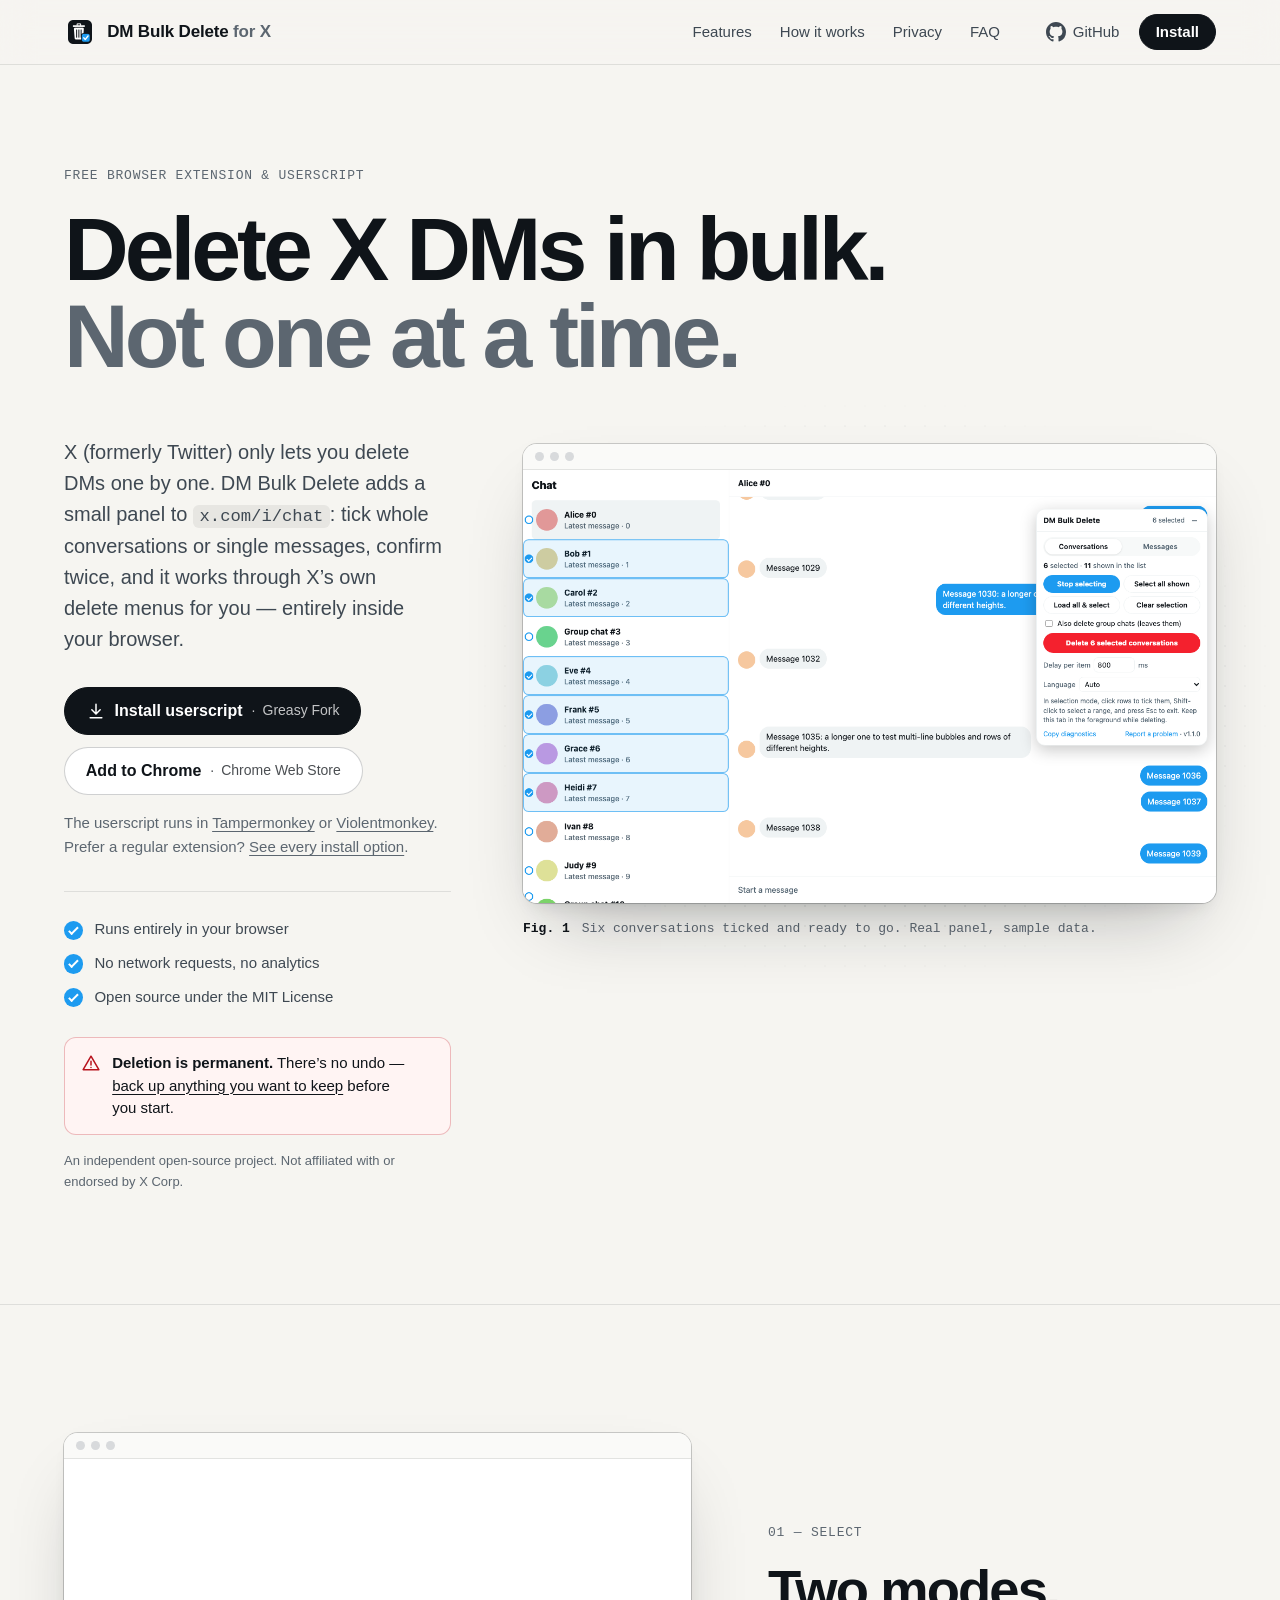
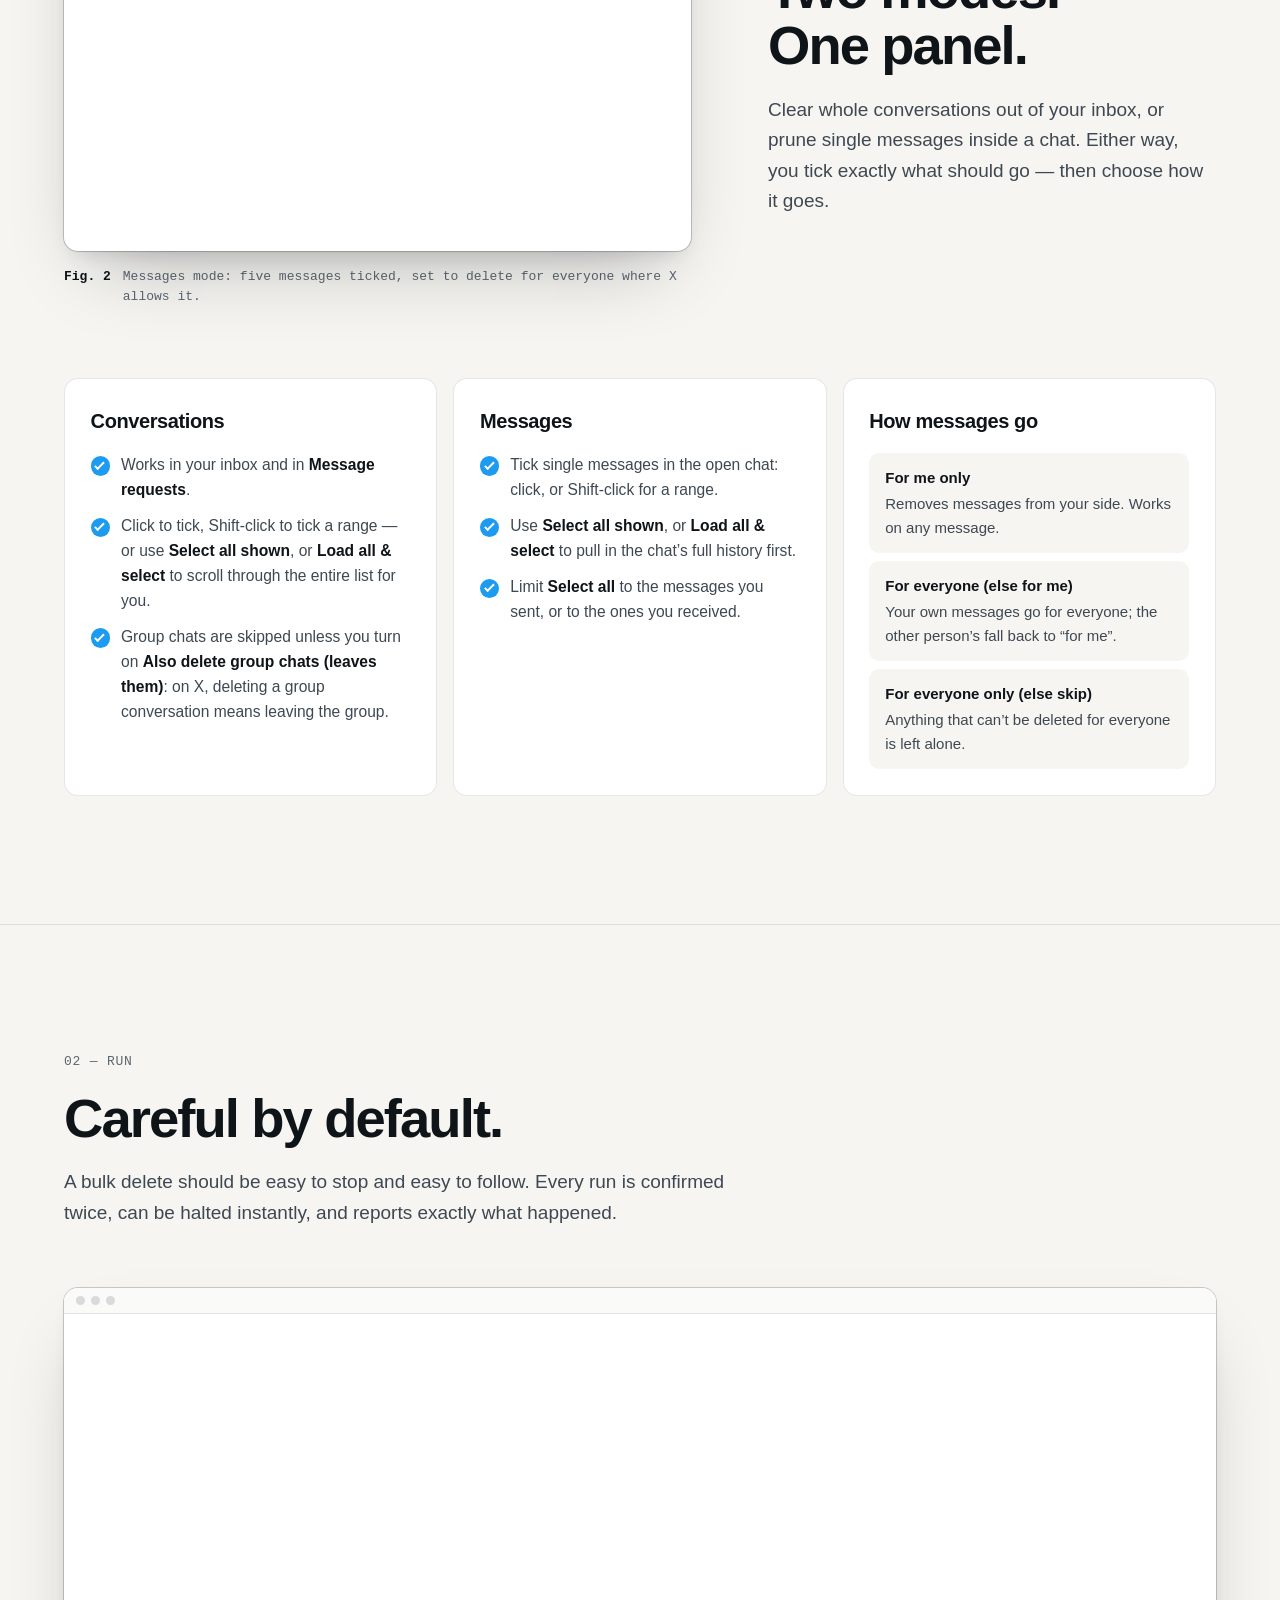
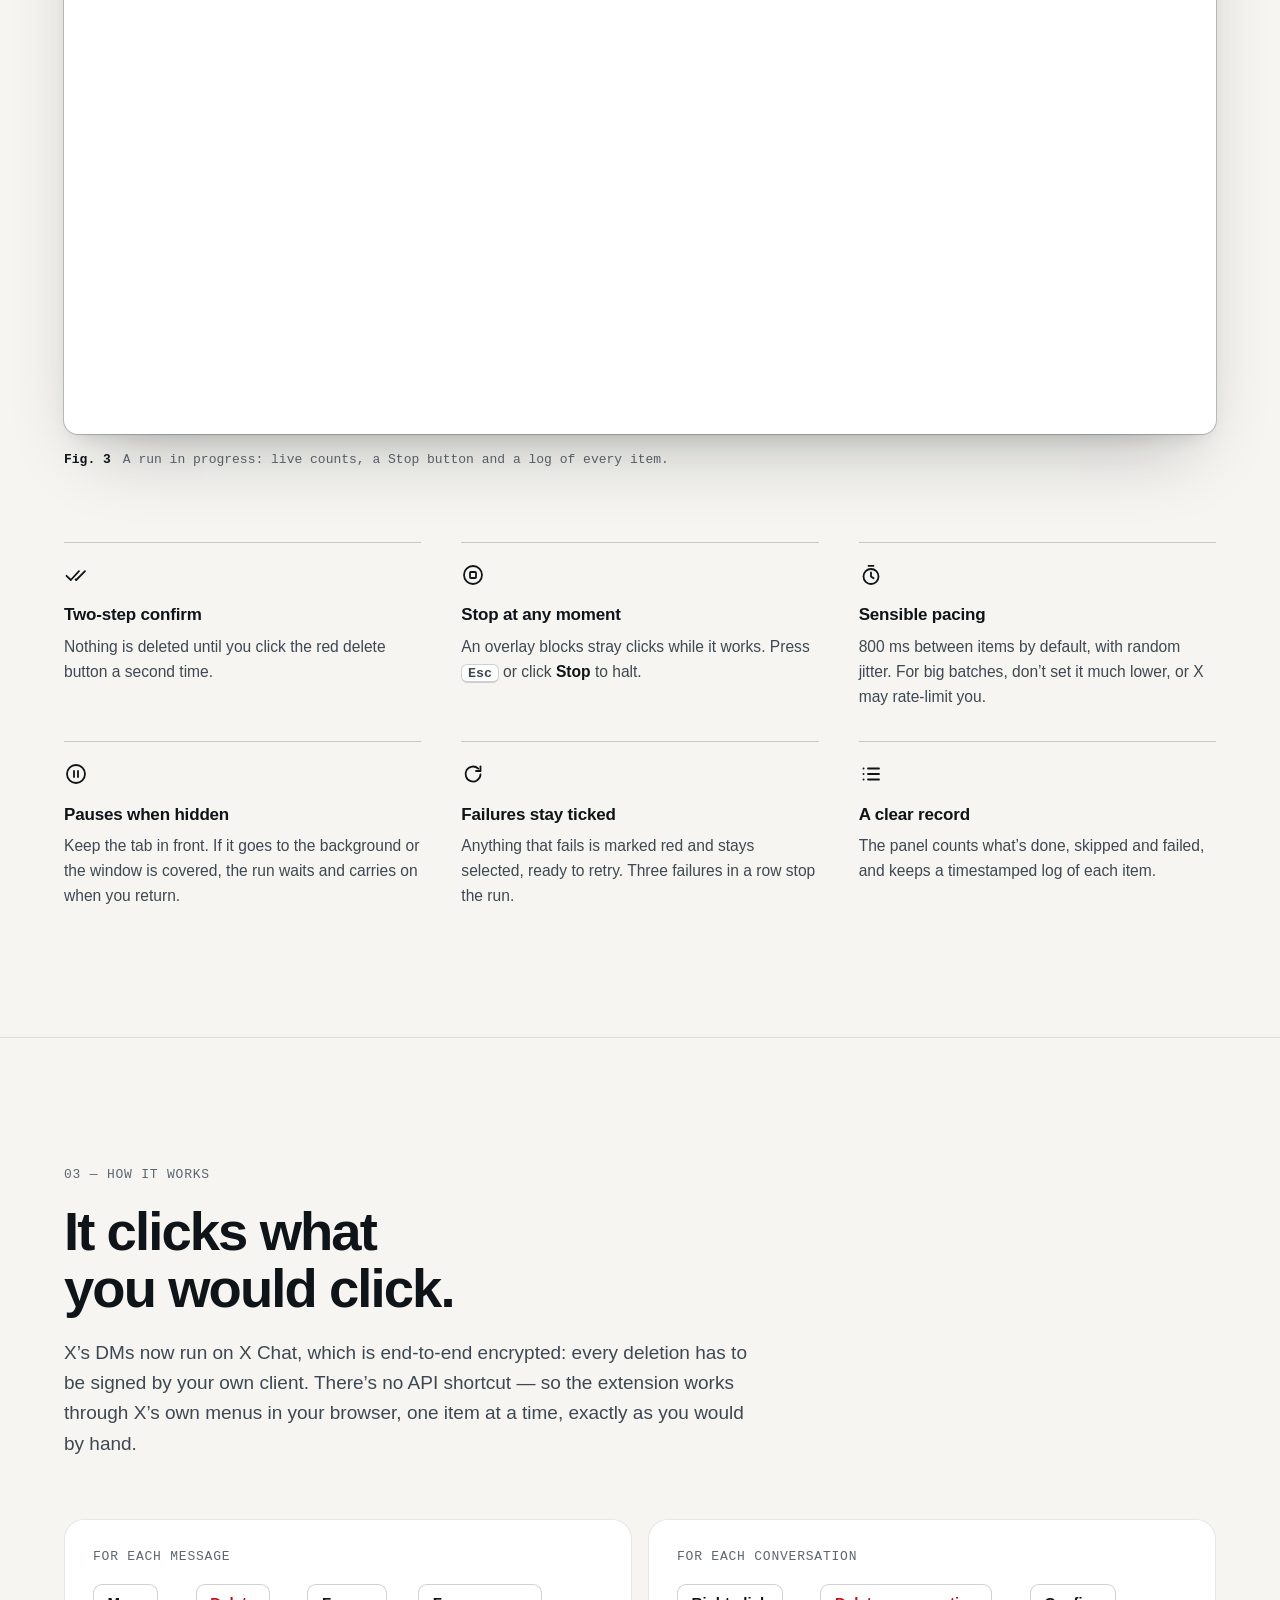
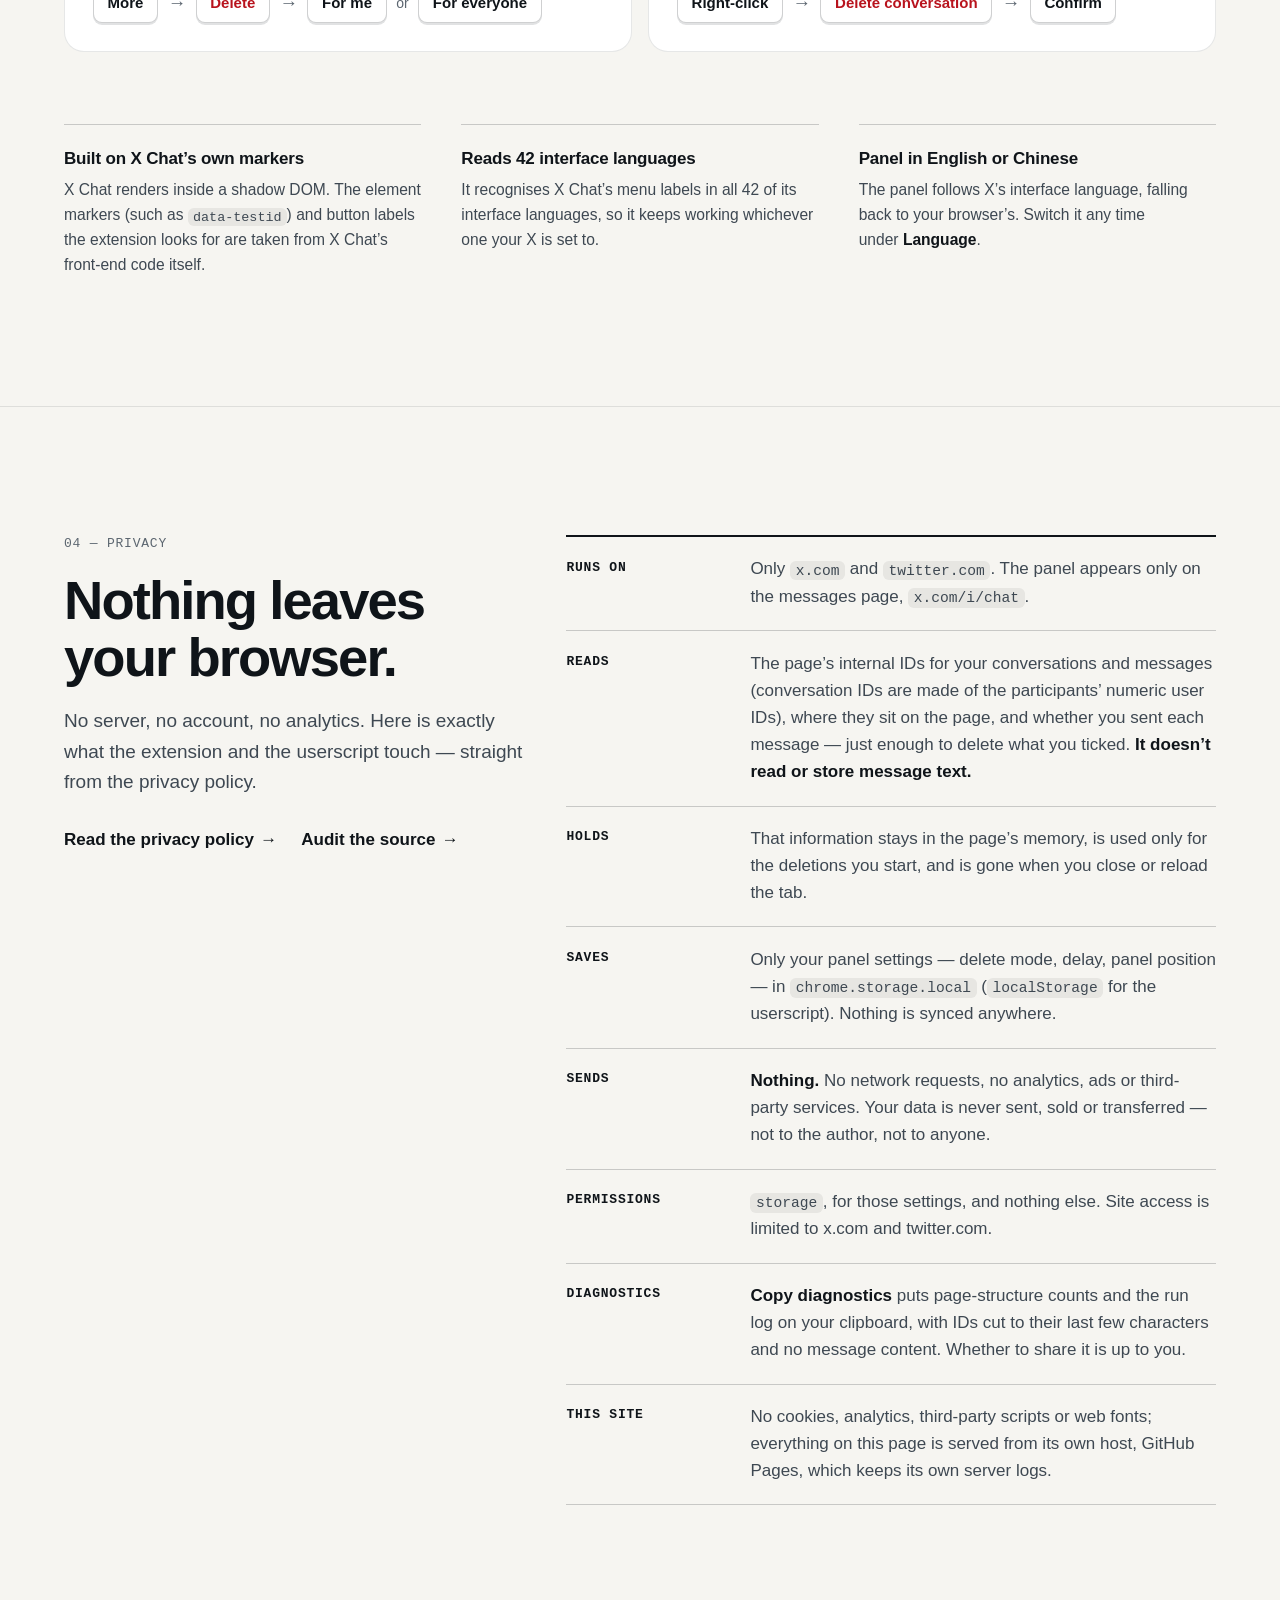
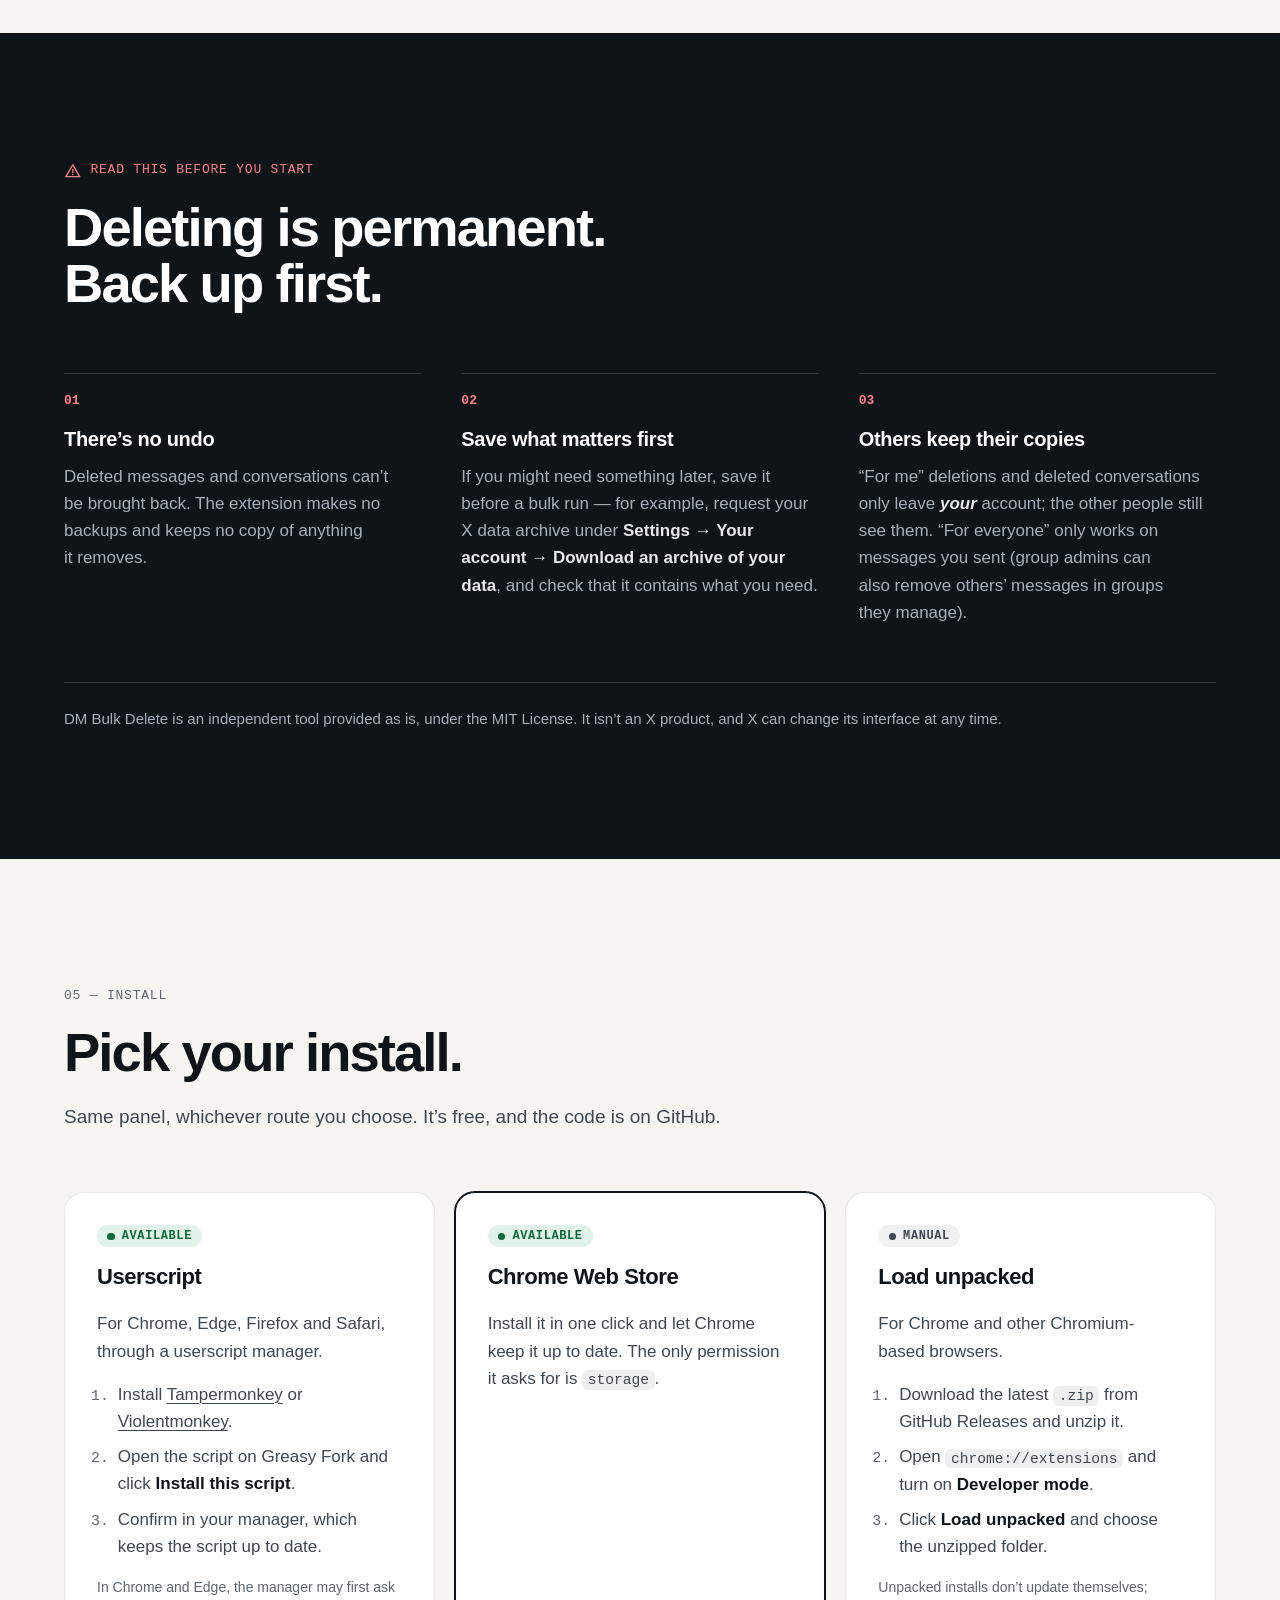
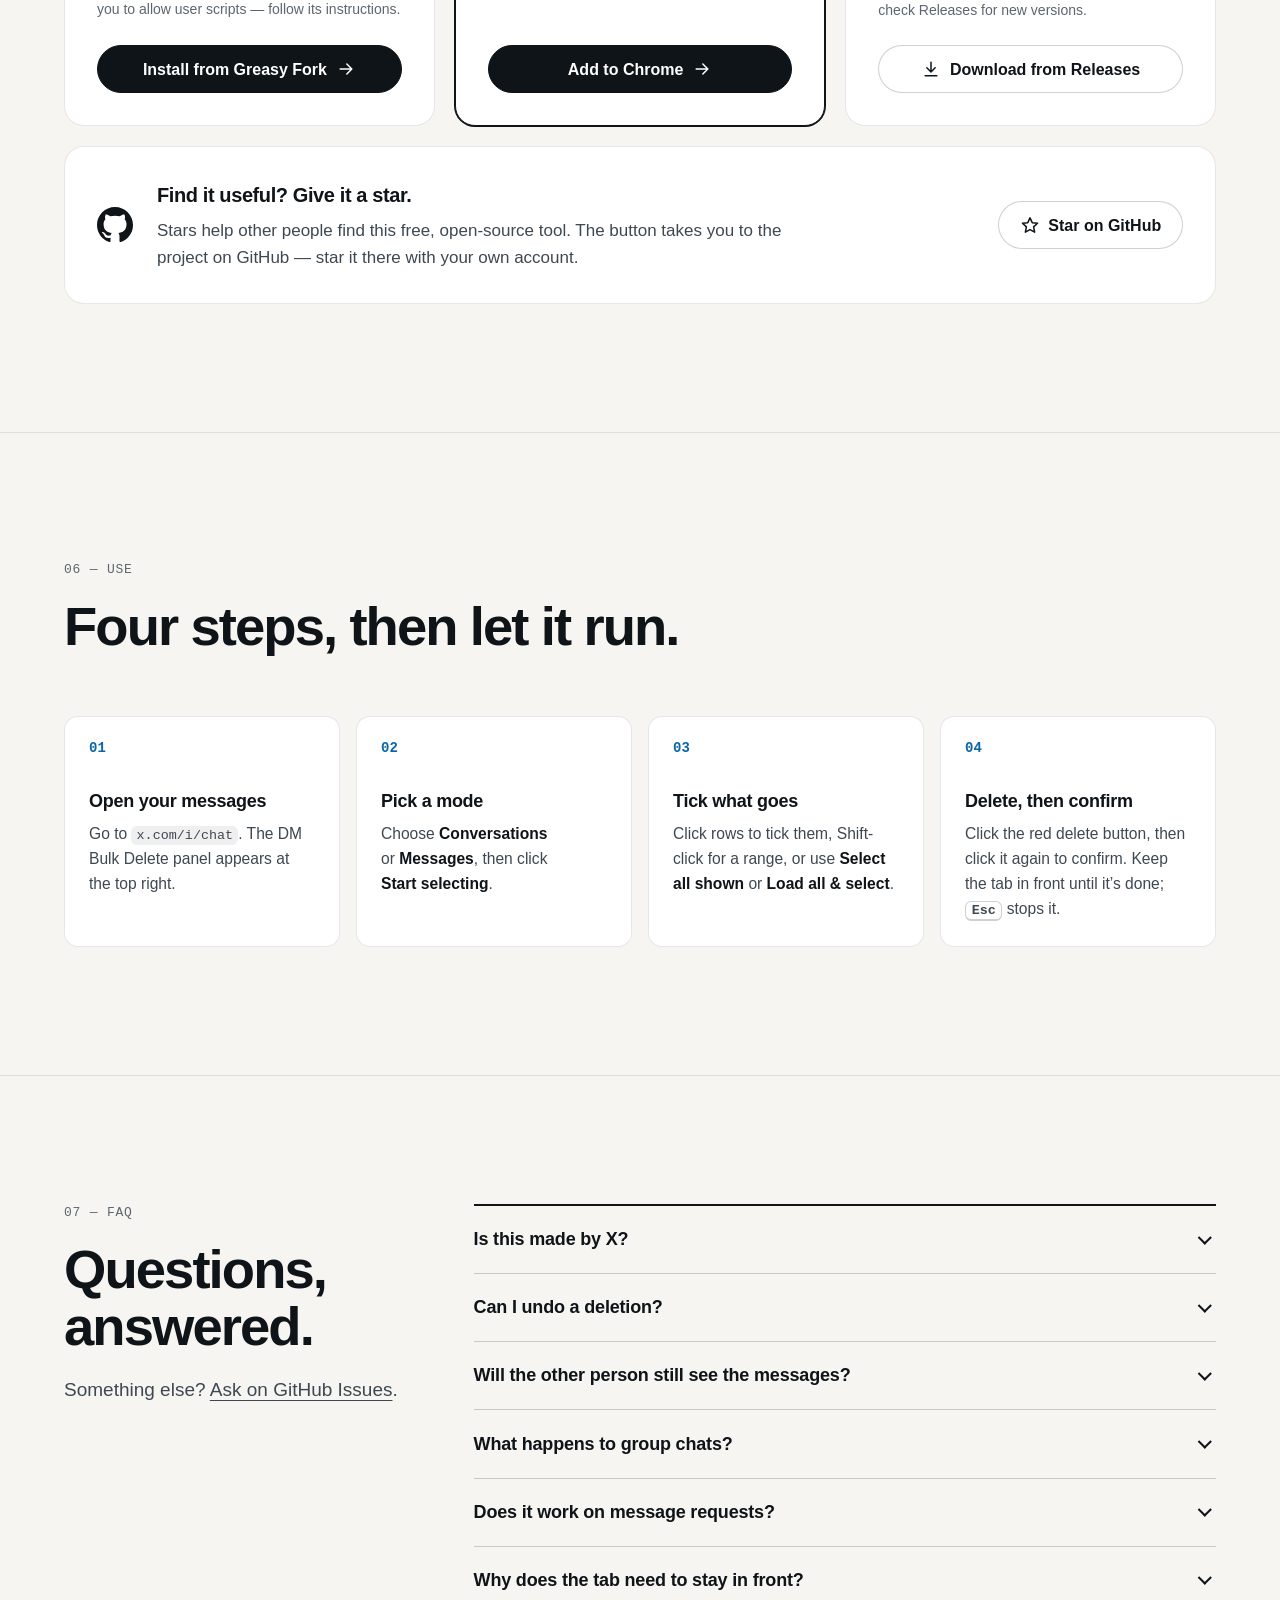
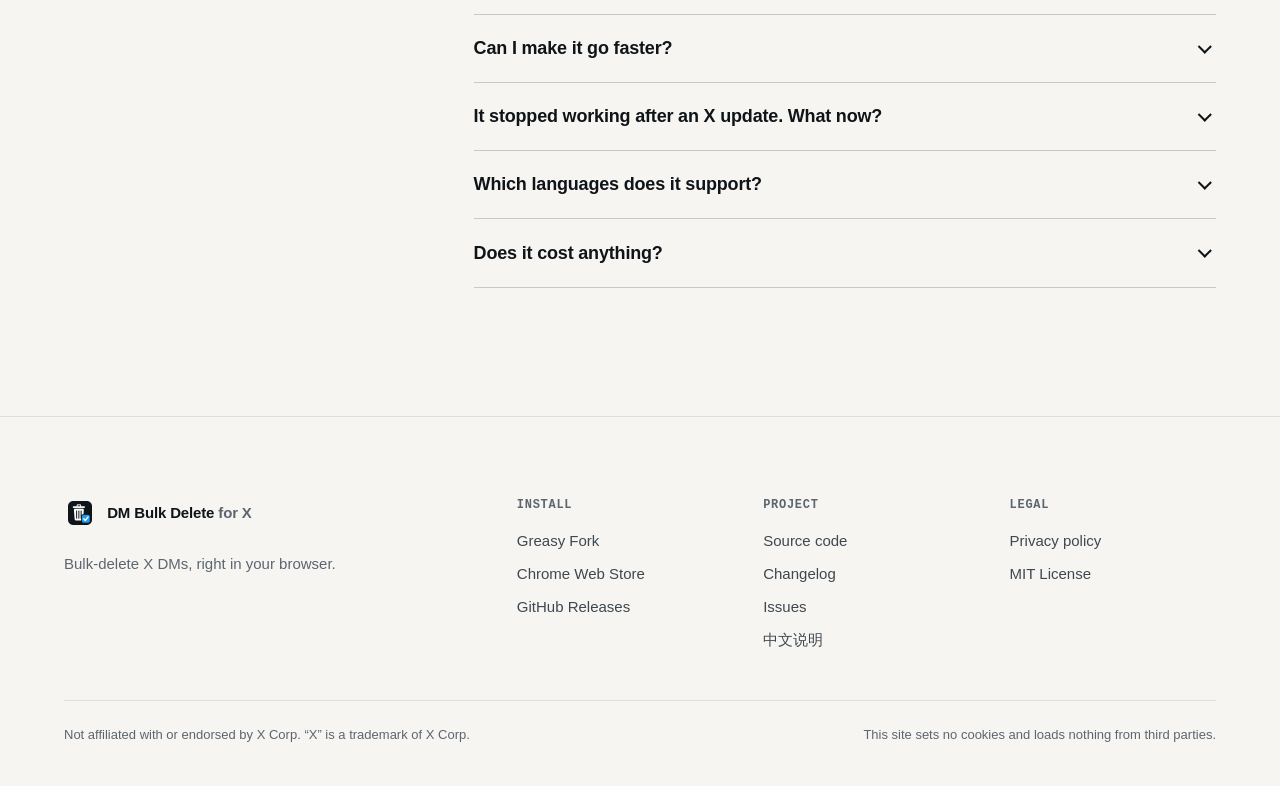
==== commit 8bbd71e4: "Add a "Star on GitHub" call to action to the landing page Co-authored-by: Xuan Hu <LLLn-J@users.nore" ====
--- a/docs/index.html
+++ b/docs/index.html
@@ -73,6 +73,7 @@
     <symbol id="i-retry" viewBox="0 0 24 24"><path d="M19.5 12.5a7.5 7.5 0 1 1-2.2-5.8"/><path d="M19.5 4.5v4.5H15"/></symbol>
     <symbol id="i-log" viewBox="0 0 24 24"><path d="M9 6.5h11M9 12h11M9 17.5h11M4.5 6.5h.1M4.5 12h.1M4.5 17.5h.1"/></symbol>
     <symbol id="i-github" viewBox="0 0 16 16"><path d="M8 0C3.58 0 0 3.58 0 8c0 3.54 2.29 6.53 5.47 7.59.4.07.55-.17.55-.38 0-.19-.01-.82-.01-1.49-2.01.37-2.53-.49-2.69-.94-.09-.23-.48-.94-.82-1.13-.28-.15-.68-.52-.01-.53.63-.01 1.08.58 1.23.82.72 1.21 1.87.87 2.33.66.07-.52.28-.87.51-1.07-1.78-.2-3.64-.89-3.64-3.95 0-.87.31-1.59.82-2.15-.08-.2-.36-1.02.08-2.12 0 0 .67-.21 2.2.82.64-.18 1.32-.27 2-.27.68 0 1.36.09 2 .27 1.53-1.04 2.2-.82 2.2-.82.44 1.1.16 1.92.08 2.12.51.56.82 1.27.82 2.15 0 3.07-1.87 3.75-3.65 3.95.29.25.54.73.54 1.48 0 1.07-.01 1.93-.01 2.2 0 .21.15.46.55.38A8.01 8.01 0 0 0 16 8c0-4.42-3.58-8-8-8Z"/></symbol>
+    <symbol id="i-star" viewBox="0 0 24 24"><path d="M12 3.4l2.68 5.81 6.36.75-4.7 4.35 1.24 6.28L12 17.46l-5.58 3.13 1.24-6.28-4.7-4.35 6.36-.75Z"/></symbol>
   </svg>
 
   <header class="site-header">
@@ -449,6 +450,18 @@
               </a>
             </div>
           </article>
+        </div>
+
+        <div class="star-cta" id="star">
+          <svg class="icon icon--fill star-cta-mark" aria-hidden="true" focusable="false"><use href="#i-github"/></svg>
+          <div>
+            <h3>Find it useful? Give it a star.</h3>
+            <p>Stars help other people find this free, open-source tool. The button takes you to the project on GitHub — star it there with your own account.</p>
+          </div>
+          <a class="btn btn--secondary" href="https://github.com/LLLn-J/x-dm-bulk-delete">
+            <svg class="icon" aria-hidden="true" focusable="false"><use href="#i-star"/></svg>
+            Star on GitHub
+          </a>
         </div>
       </div>
     </section>
--- a/docs/assets/site.css
+++ b/docs/assets/site.css
@@ -1108,6 +1108,41 @@
   color: var(--green-ink);
 }
 
+/* Star on GitHub: a plain link to the repository, where visitors star it with their own account. */
+.star-cta {
+  display: grid;
+  gap: 1rem 1.5rem;
+  margin-top: 1.25rem;
+  padding: clamp(1.5rem, 3vw, 2rem);
+  border: 1px solid var(--line);
+  border-radius: var(--radius-lg);
+  background: var(--card);
+}
+
+.star-cta-mark {
+  width: 2.25rem;
+  height: 2.25rem;
+}
+
+.star-cta h3 {
+  margin: 0 0 0.35rem;
+  font-size: 1.25rem;
+  letter-spacing: -0.02em;
+}
+
+.star-cta p {
+  max-width: 40rem;
+  margin: 0;
+  color: var(--ink-soft);
+}
+
+@media (min-width: 760px) {
+  .star-cta {
+    grid-template-columns: auto minmax(0, 1fr) auto;
+    align-items: center;
+  }
+}
+
 /* ---------- 06 Use ---------- */
 
 .steps {
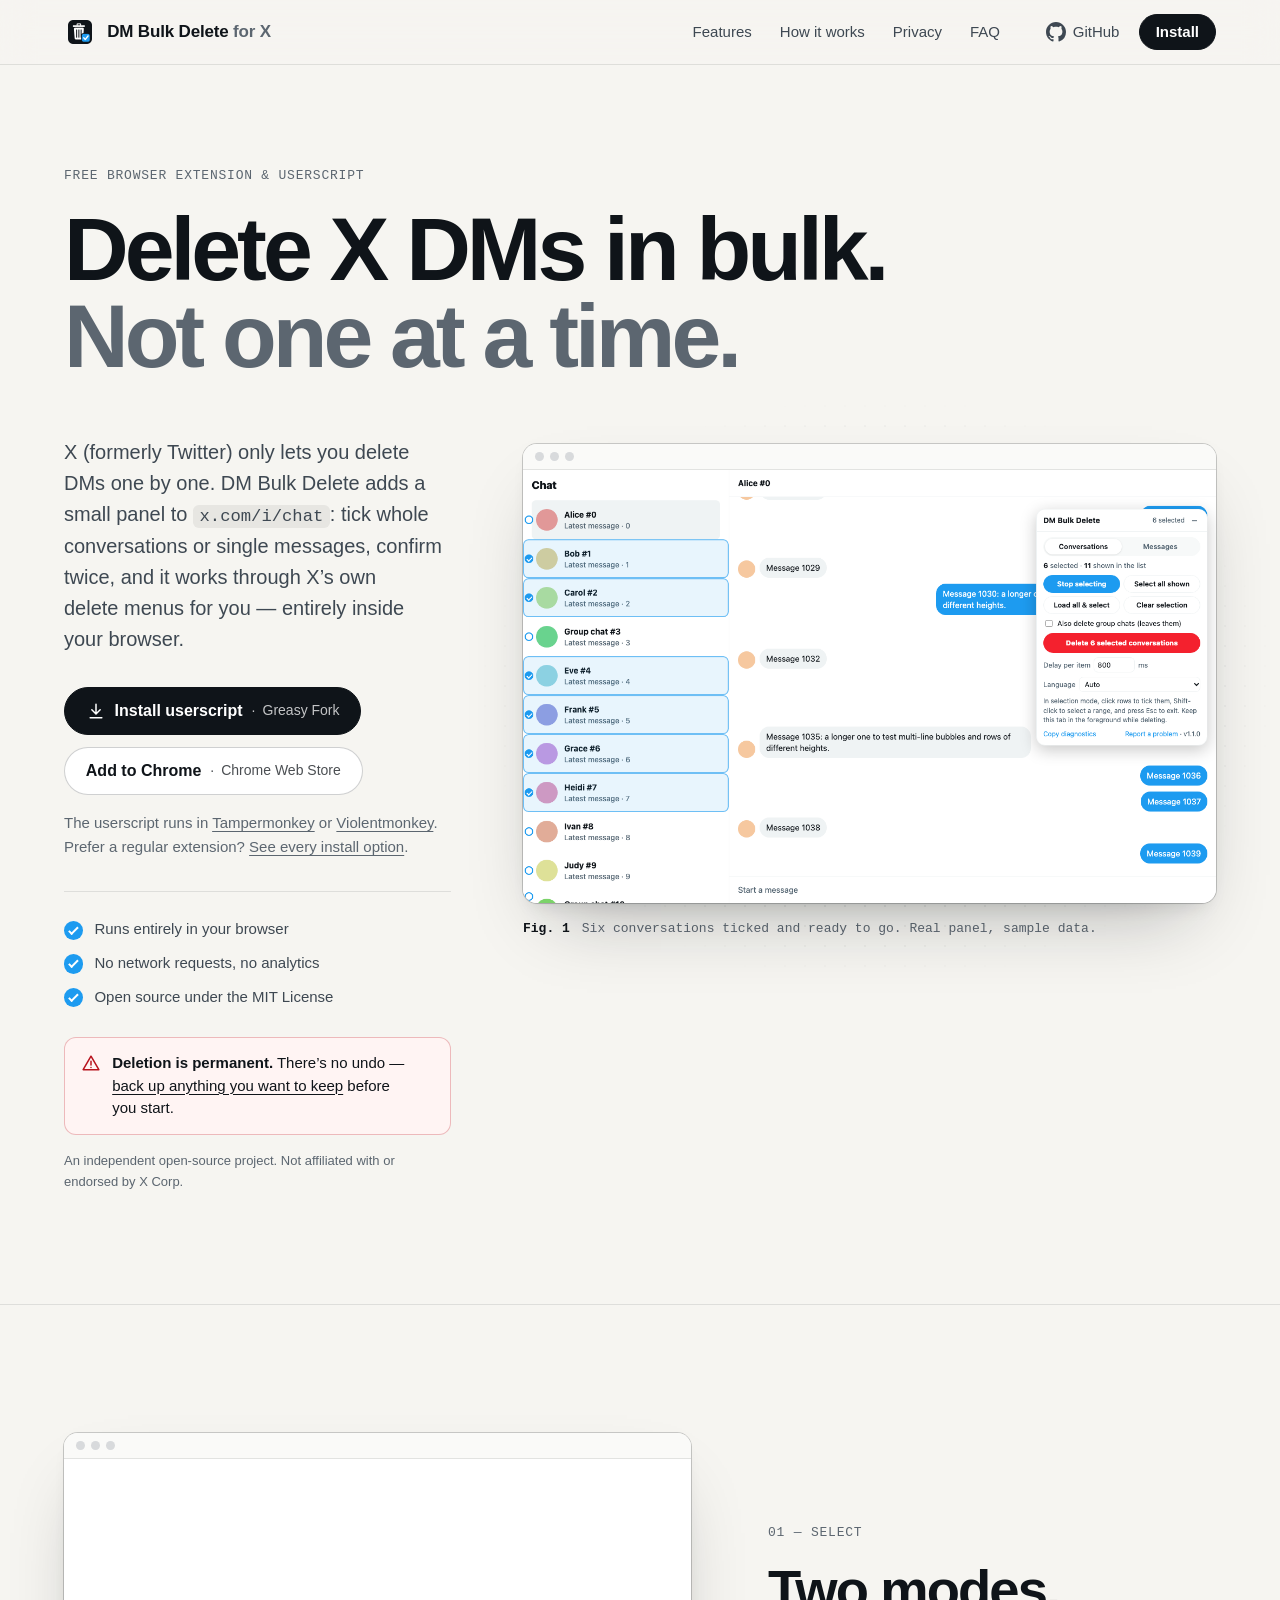
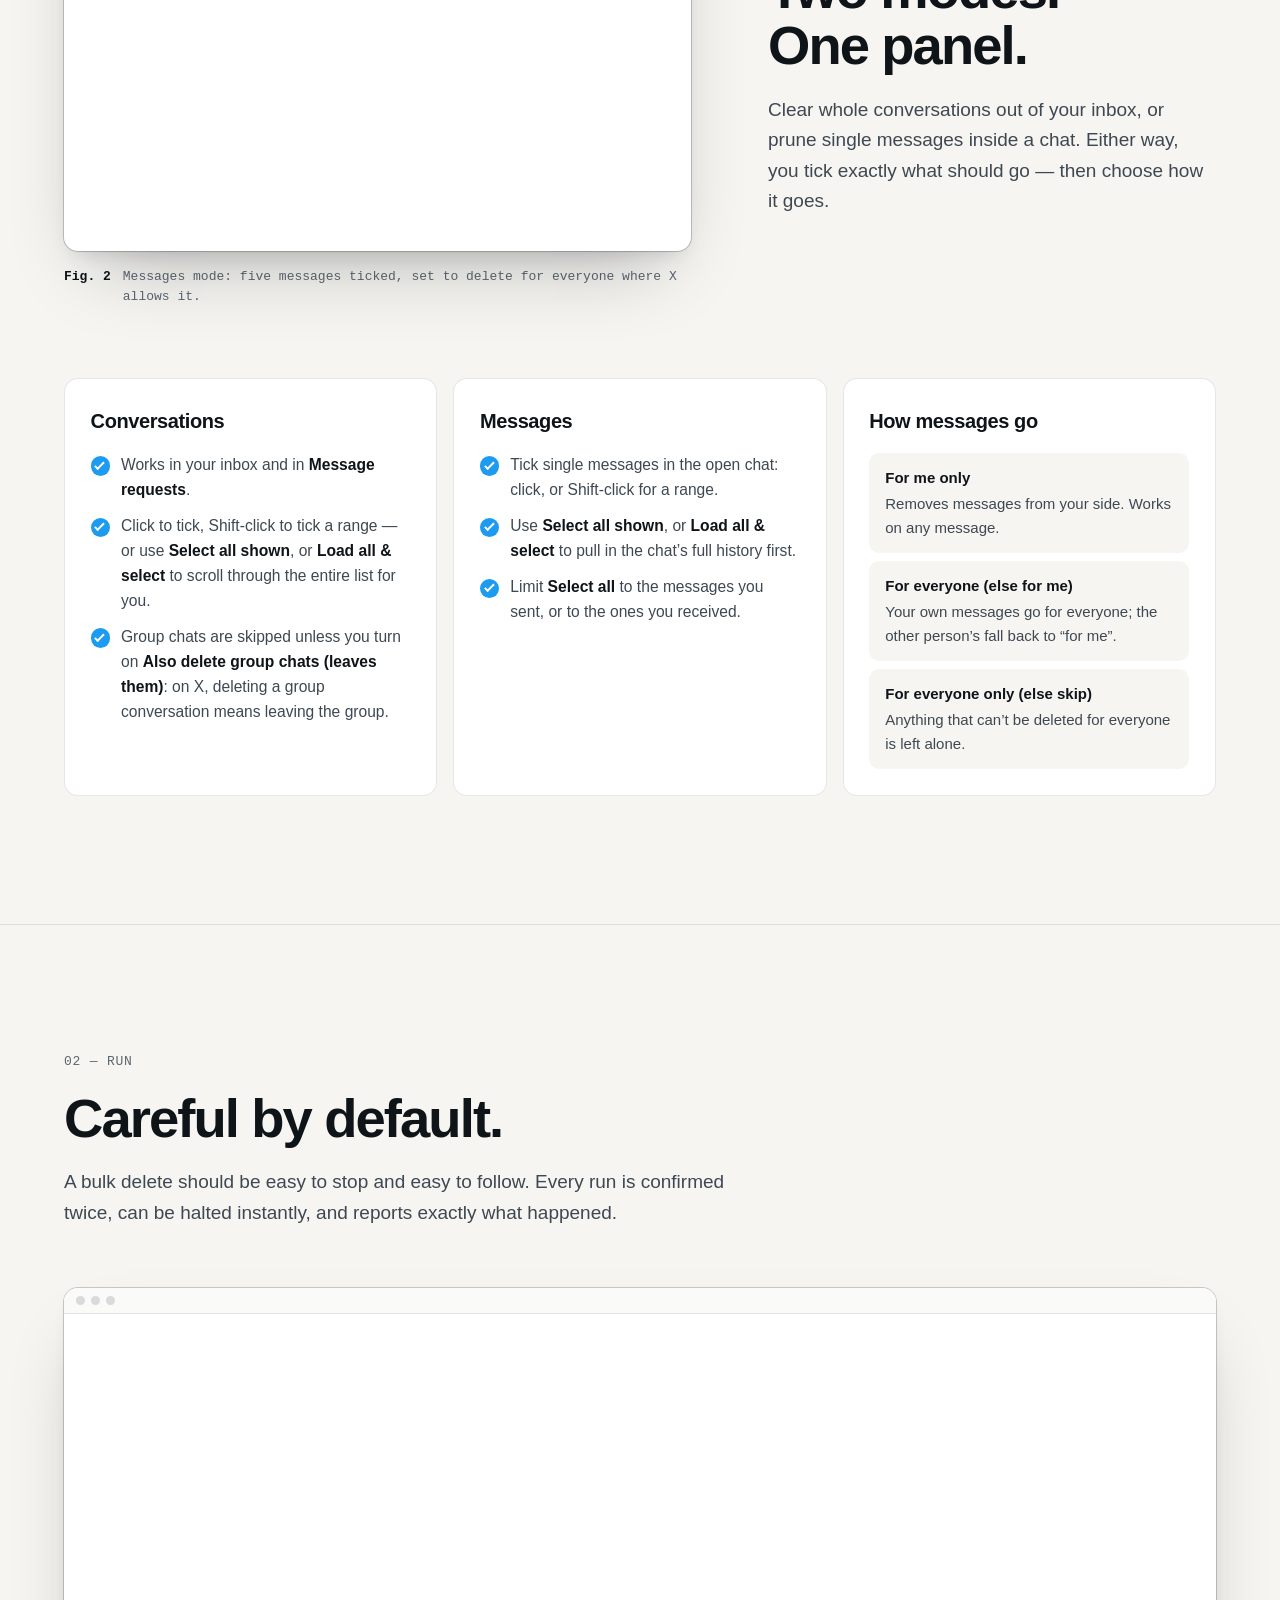
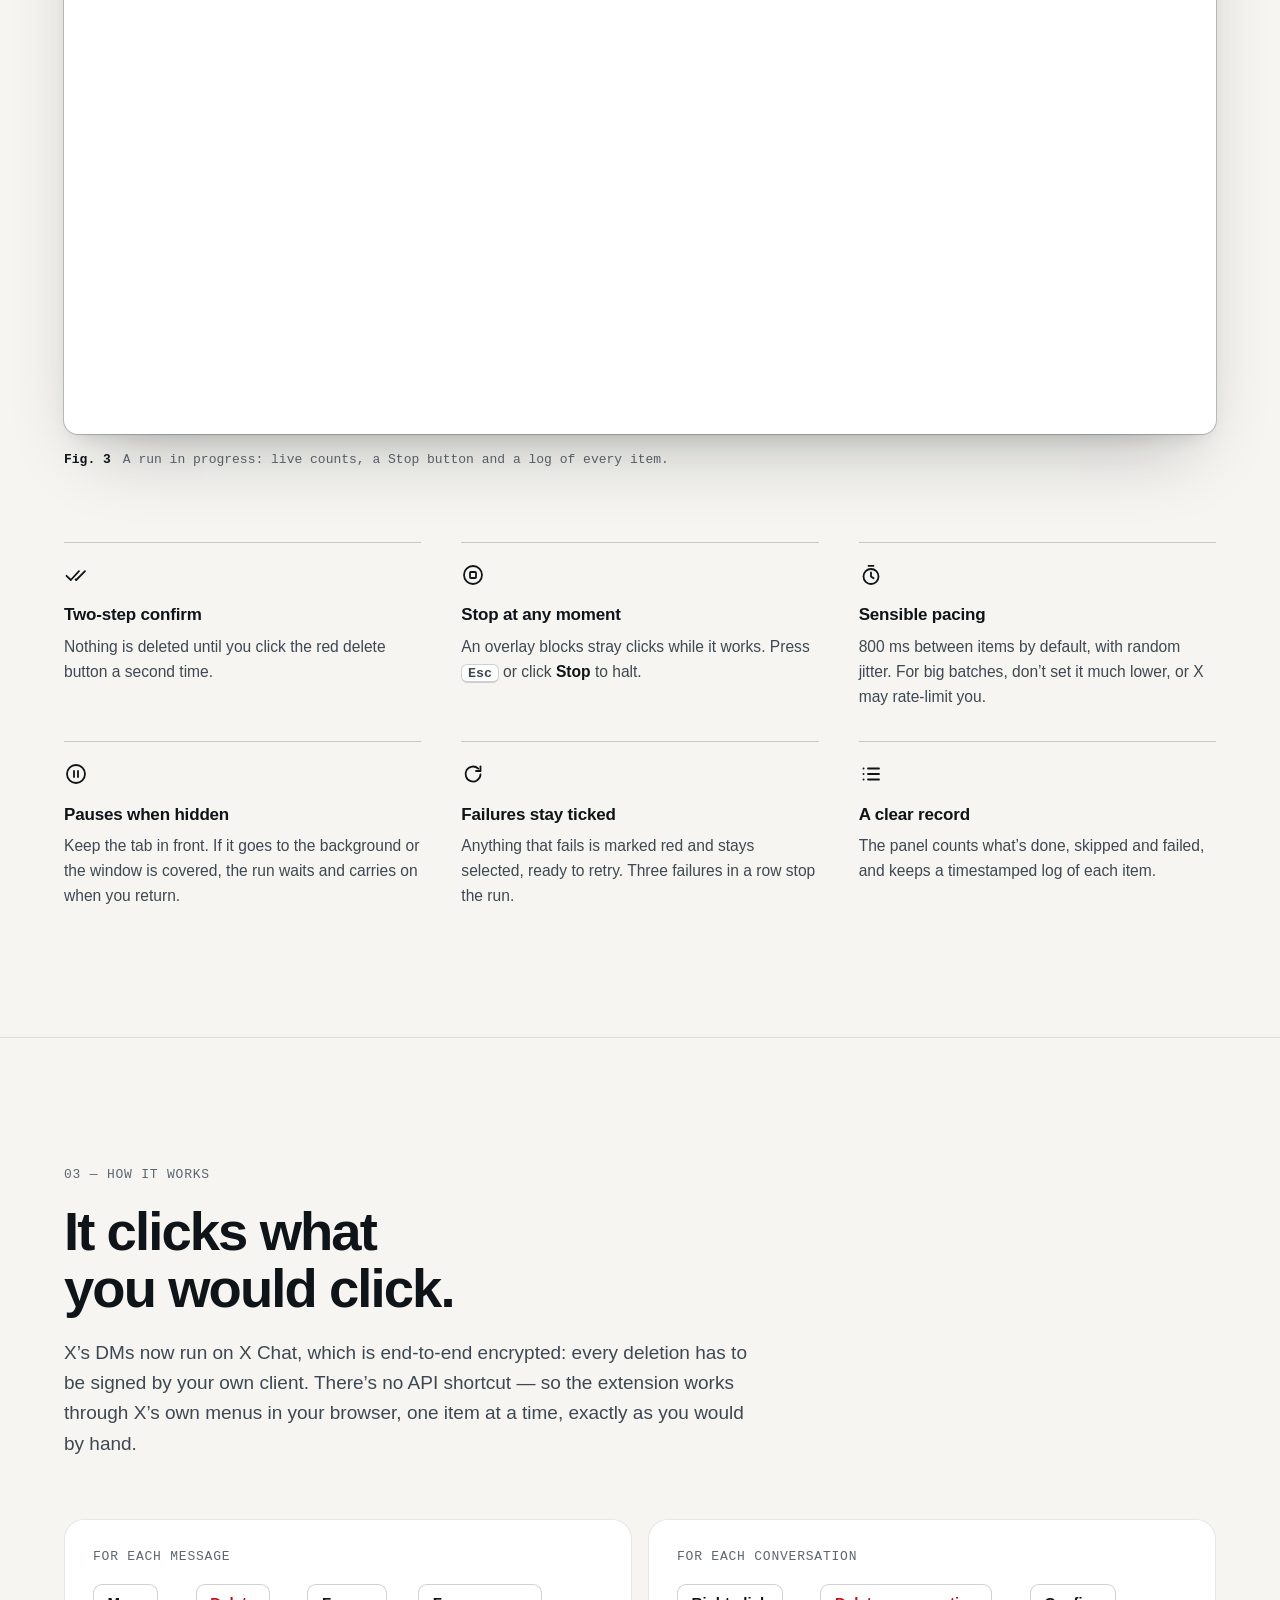
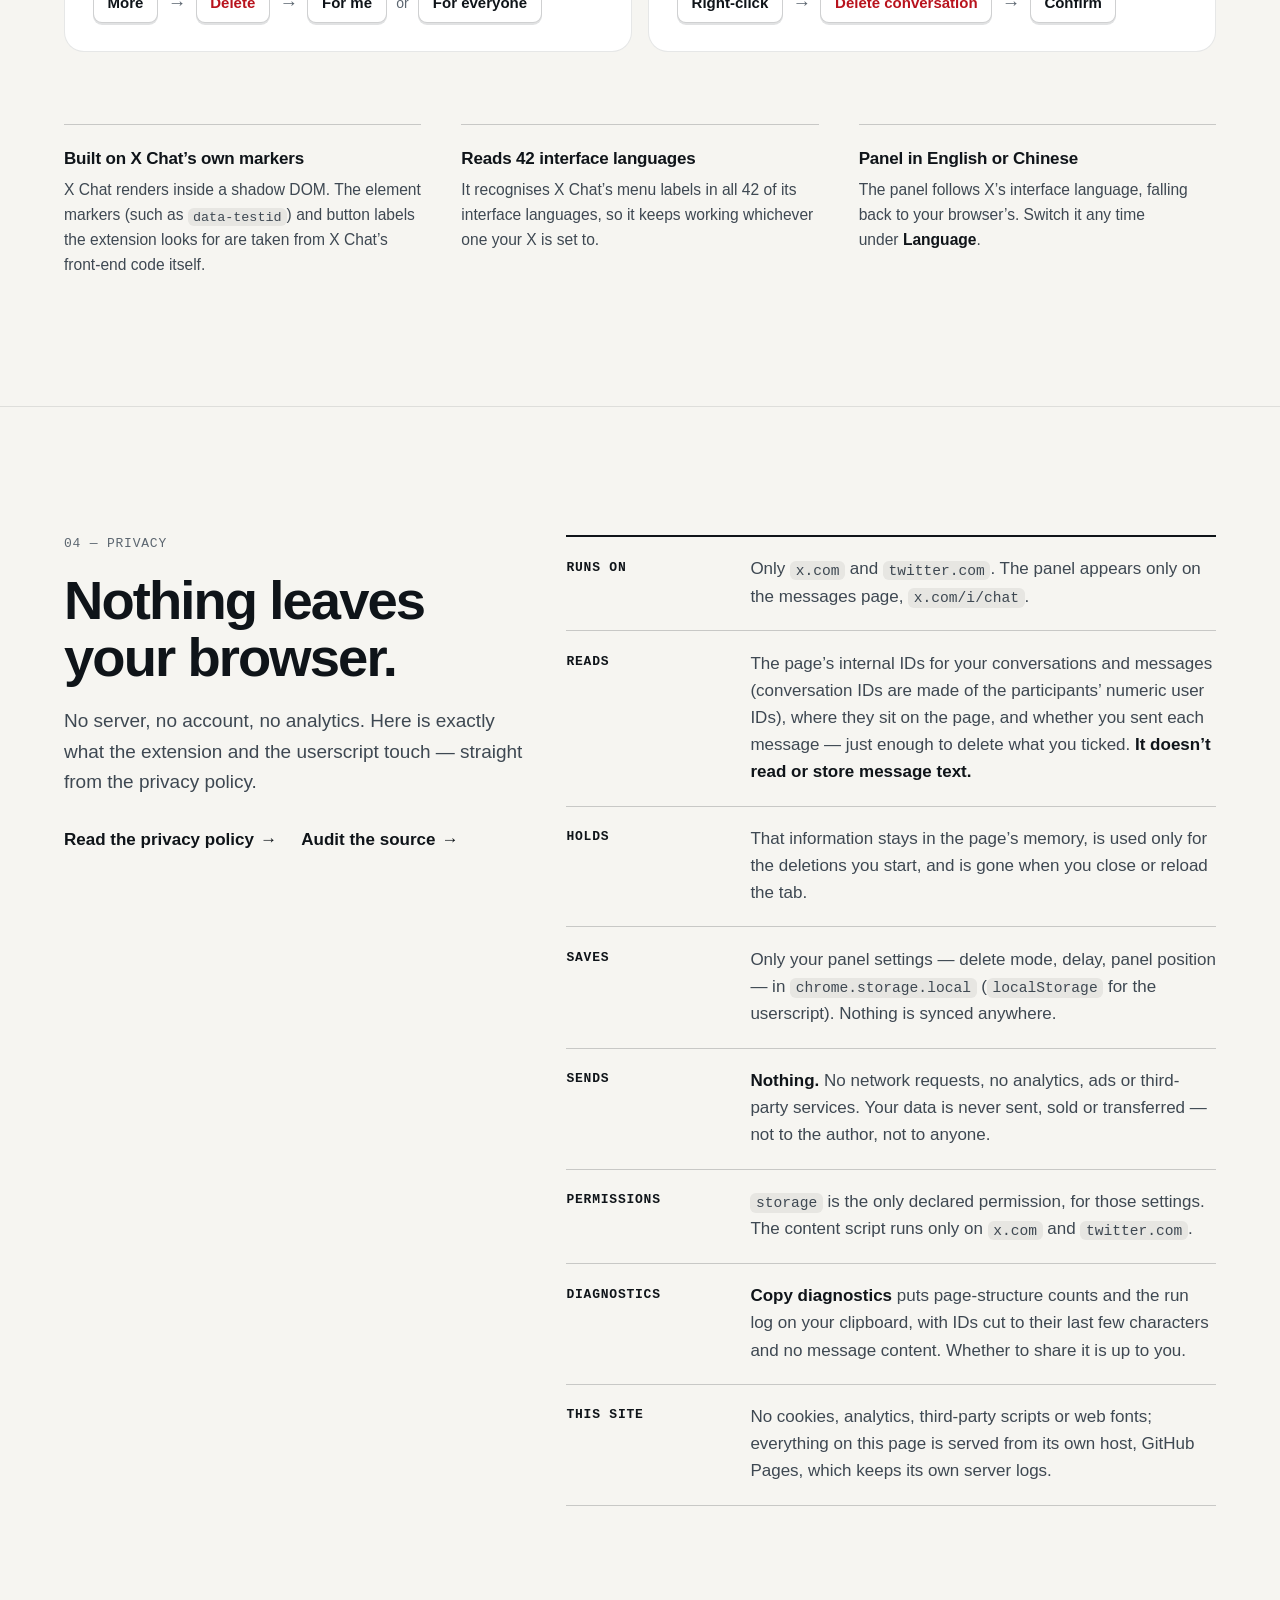
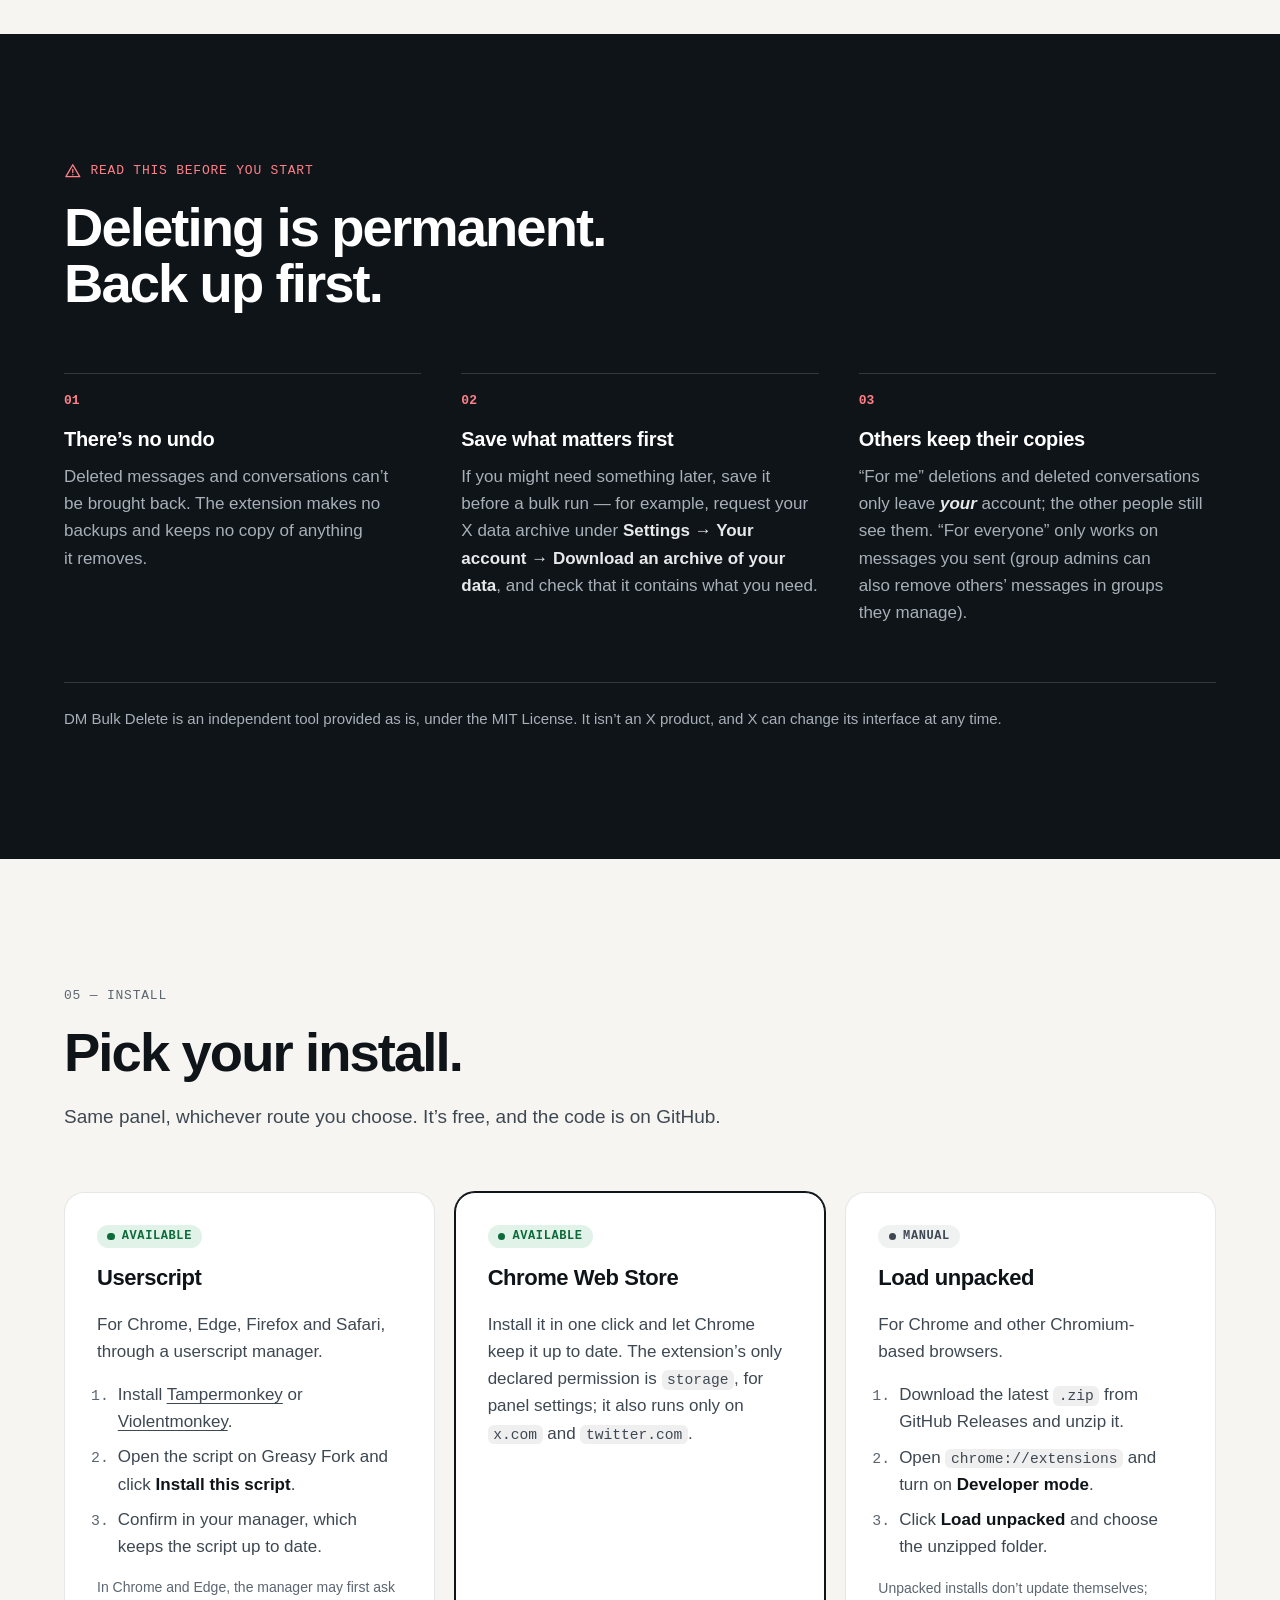
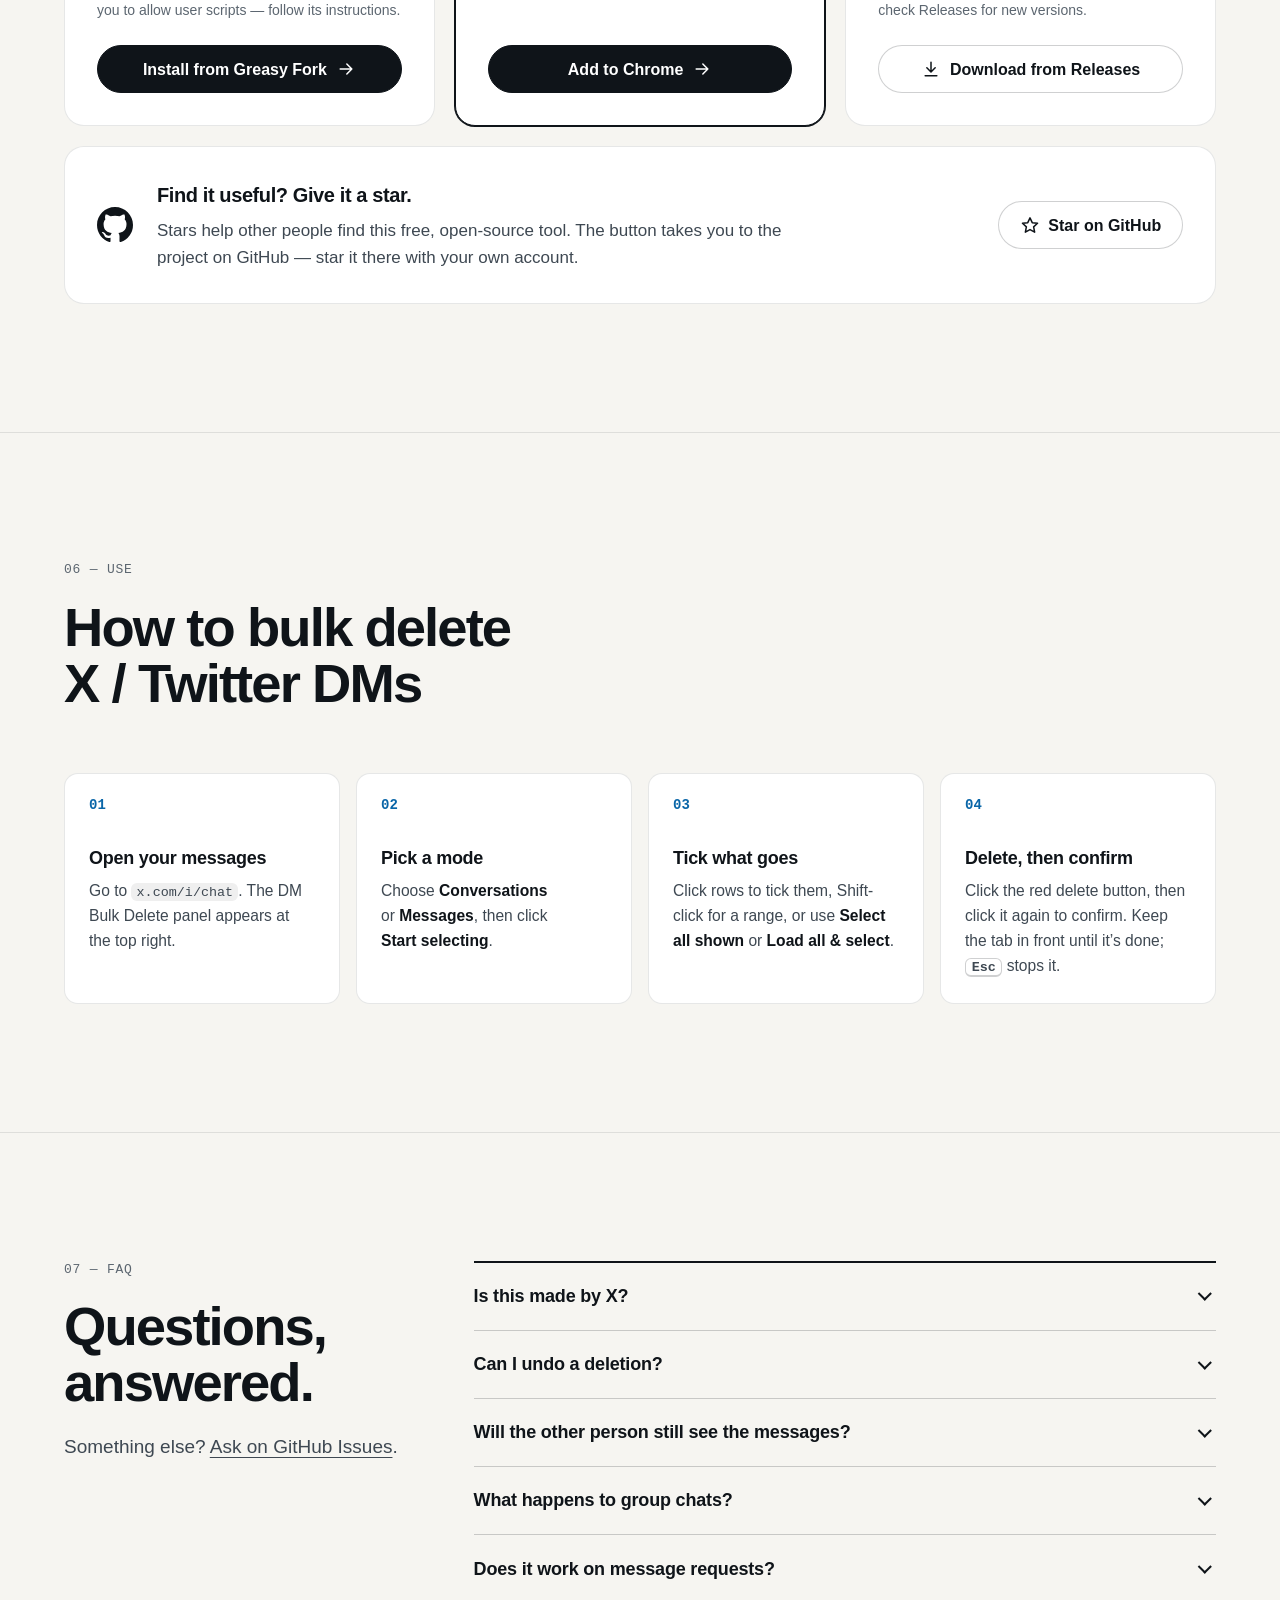
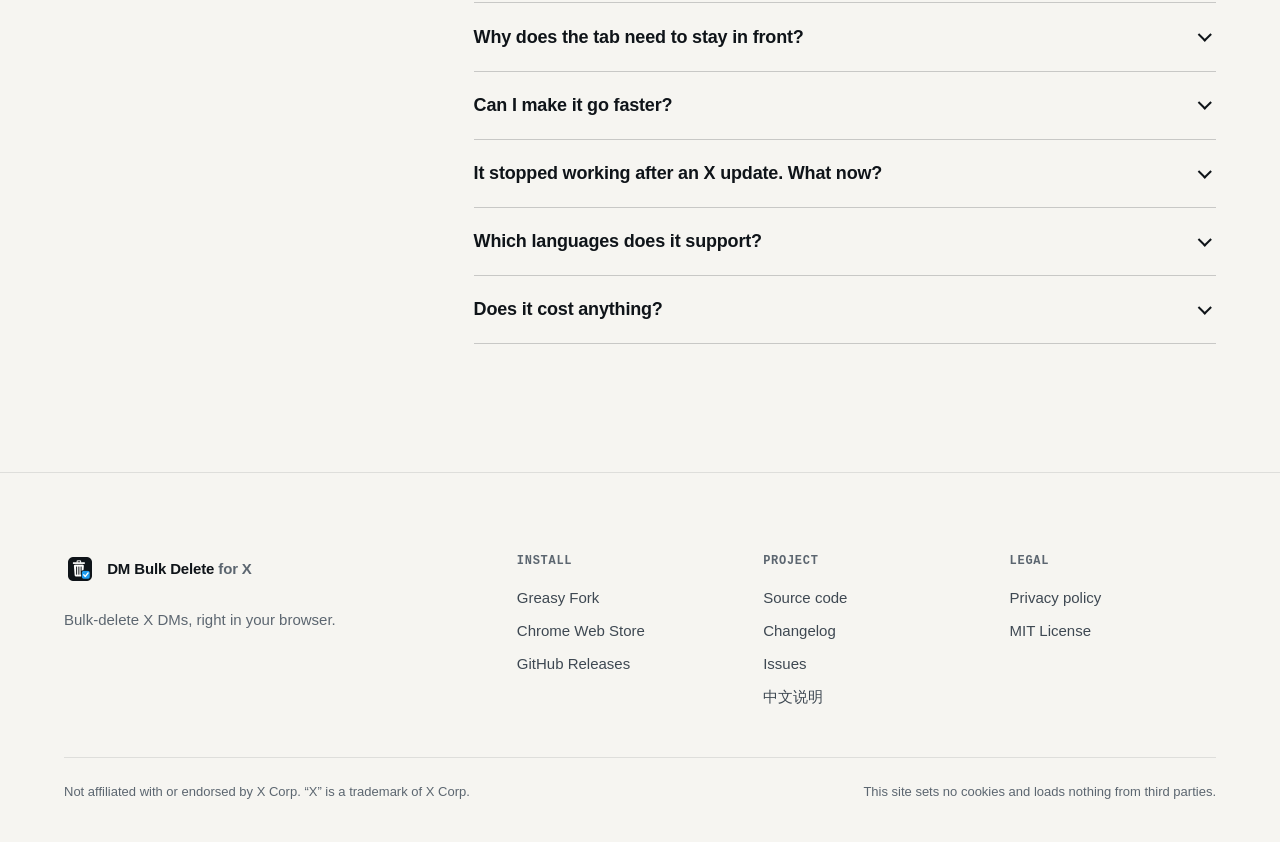
==== commit 05f7b542: "Make the Chrome Web Store the landing page's default install path. Show the live listing without Jav" ====
--- a/docs/index.html
+++ b/docs/index.html
@@ -1,5 +1,5 @@
 <!doctype html>
-<html lang="en">
+<html lang="en" data-cws="live">
 <head>
   <meta charset="utf-8">
   <meta name="viewport" content="width=device-width, initial-scale=1">
@@ -47,12 +47,13 @@
     "url": "https://llln-j.github.io/x-dm-bulk-delete/",
     "image": "https://llln-j.github.io/x-dm-bulk-delete/assets/og-image.png",
     "screenshot": "https://llln-j.github.io/x-dm-bulk-delete/assets/shot-conversations.png",
-    "installUrl": "https://greasyfork.org/en/scripts/604053-dm-bulk-delete-for-x",
+    "installUrl": "https://chromewebstore.google.com/detail/dm-bulk-delete-for-x/ohiiccddhenbgfbgachigngnggjcgoeo",
     "downloadUrl": "https://github.com/LLLn-J/x-dm-bulk-delete/releases/latest",
     "license": "https://github.com/LLLn-J/x-dm-bulk-delete/blob/main/LICENSE",
     "isAccessibleForFree": true,
     "offers": { "@type": "Offer", "price": "0", "priceCurrency": "USD" },
     "sameAs": [
+      "https://chromewebstore.google.com/detail/dm-bulk-delete-for-x/ohiiccddhenbgfbgachigngnggjcgoeo",
       "https://github.com/LLLn-J/x-dm-bulk-delete",
       "https://greasyfork.org/en/scripts/604053-dm-bulk-delete-for-x"
     ]
@@ -115,11 +116,11 @@
                 <svg class="icon" aria-hidden="true" focusable="false"><use href="#i-download"/></svg>
                 Install userscript <span class="btn-meta">Greasy Fork</span>
               </a>
-              <span class="btn btn--pending" data-cws-pending>
+              <span class="btn btn--pending" data-cws-pending hidden>
                 <span class="pending-dot" aria-hidden="true"></span>
                 Chrome Web Store <span class="btn-meta">pending review</span>
               </span>
-              <a class="btn btn--secondary" href="#install" data-cws-link data-cws-live hidden>
+              <a class="btn btn--secondary" href="https://chromewebstore.google.com/detail/dm-bulk-delete-for-x/ohiiccddhenbgfbgachigngnggjcgoeo" data-cws-link data-cws-live>
                 Add to Chrome <span class="btn-meta">Chrome Web Store</span>
               </a>
             </div>
@@ -346,7 +347,7 @@
           </div>
           <div>
             <dt>Permissions</dt>
-            <dd><code>storage</code>, for those settings, and nothing else. Site access is limited to x.com and twitter.com.</dd>
+            <dd><code>storage</code> is the only declared permission, for those settings. The content script runs only on <code>x.com</code> and <code>twitter.com</code>.</dd>
           </div>
           <div>
             <dt>Diagnostics</dt>
@@ -417,14 +418,14 @@
           <article class="install-card" id="install-chrome" aria-labelledby="install-chrome-title">
             <div class="install-top">
               <h3 id="install-chrome-title">Chrome Web Store</h3>
-              <span class="status status--pending" data-cws-pending>Pending review</span>
-              <span class="status status--ok" data-cws-live hidden>Available</span>
-            </div>
-            <p data-cws-pending>The extension has been submitted and is waiting for Chrome Web Store review. Its link will appear here once it’s listed; until then, use the userscript or load it unpacked.</p>
-            <p data-cws-live hidden>Install it in one click and let Chrome keep it up to date. The only permission it asks for is <code>storage</code>.</p>
+              <span class="status status--pending" data-cws-pending hidden>Pending review</span>
+              <span class="status status--ok" data-cws-live>Available</span>
+            </div>
+            <p data-cws-pending hidden>The extension has been submitted and is waiting for Chrome Web Store review. Its link will appear here once it’s listed; until then, use the userscript or load it unpacked.</p>
+            <p data-cws-live>Install it in one click and let Chrome keep it up to date. The extension’s only declared permission is <code>storage</code>, for panel settings; it also runs only on <code>x.com</code> and <code>twitter.com</code>.</p>
             <div class="install-action">
-              <span class="btn btn--pending btn--block" data-cws-pending>Not listed yet</span>
-              <a class="btn btn--primary btn--block" href="#install" data-cws-link data-cws-live hidden>
+              <span class="btn btn--pending btn--block" data-cws-pending hidden>Not listed yet</span>
+              <a class="btn btn--primary btn--block" href="https://chromewebstore.google.com/detail/dm-bulk-delete-for-x/ohiiccddhenbgfbgachigngnggjcgoeo" data-cws-link data-cws-live>
                 Add to Chrome
                 <svg class="icon" aria-hidden="true" focusable="false"><use href="#i-arrow"/></svg>
               </a>
@@ -470,7 +471,7 @@
       <div class="wrap">
         <header class="section-head">
           <p class="kicker">06 — Use</p>
-          <h2 id="use-title" class="display">Four steps, then let it&nbsp;run.</h2>
+          <h2 id="use-title" class="display">How to bulk delete X / Twitter DMs</h2>
         </header>
         <ol class="steps" role="list">
           <li>
@@ -580,8 +581,8 @@
         <h2 id="footer-install" class="footer-heading">Install</h2>
         <ul role="list">
           <li><a href="https://greasyfork.org/en/scripts/604053-dm-bulk-delete-for-x">Greasy Fork</a></li>
-          <li data-cws-pending>Chrome Web Store <span class="footer-muted">(pending review)</span></li>
-          <li data-cws-live hidden><a href="#install" data-cws-link>Chrome Web Store</a></li>
+          <li data-cws-pending hidden>Chrome Web Store <span class="footer-muted">(pending review)</span></li>
+          <li data-cws-live><a href="https://chromewebstore.google.com/detail/dm-bulk-delete-for-x/ohiiccddhenbgfbgachigngnggjcgoeo" data-cws-link>Chrome Web Store</a></li>
           <li><a href="https://github.com/LLLn-J/x-dm-bulk-delete/releases/latest">GitHub Releases</a></li>
         </ul>
       </nav>
@@ -591,7 +592,7 @@
           <li><a href="https://github.com/LLLn-J/x-dm-bulk-delete">Source code</a></li>
           <li><a href="https://github.com/LLLn-J/x-dm-bulk-delete/blob/main/CHANGELOG.md">Changelog</a></li>
           <li><a href="https://github.com/LLLn-J/x-dm-bulk-delete/issues">Issues</a></li>
-          <li><a href="https://github.com/LLLn-J/x-dm-bulk-delete#readme" hreflang="zh-CN" lang="zh-CN">中文说明</a></li>
+          <li><a href="https://github.com/LLLn-J/x-dm-bulk-delete/blob/main/README.zh-CN.md" hreflang="zh-CN" lang="zh-CN">中文说明</a></li>
         </ul>
       </nav>
       <nav aria-labelledby="footer-legal">
